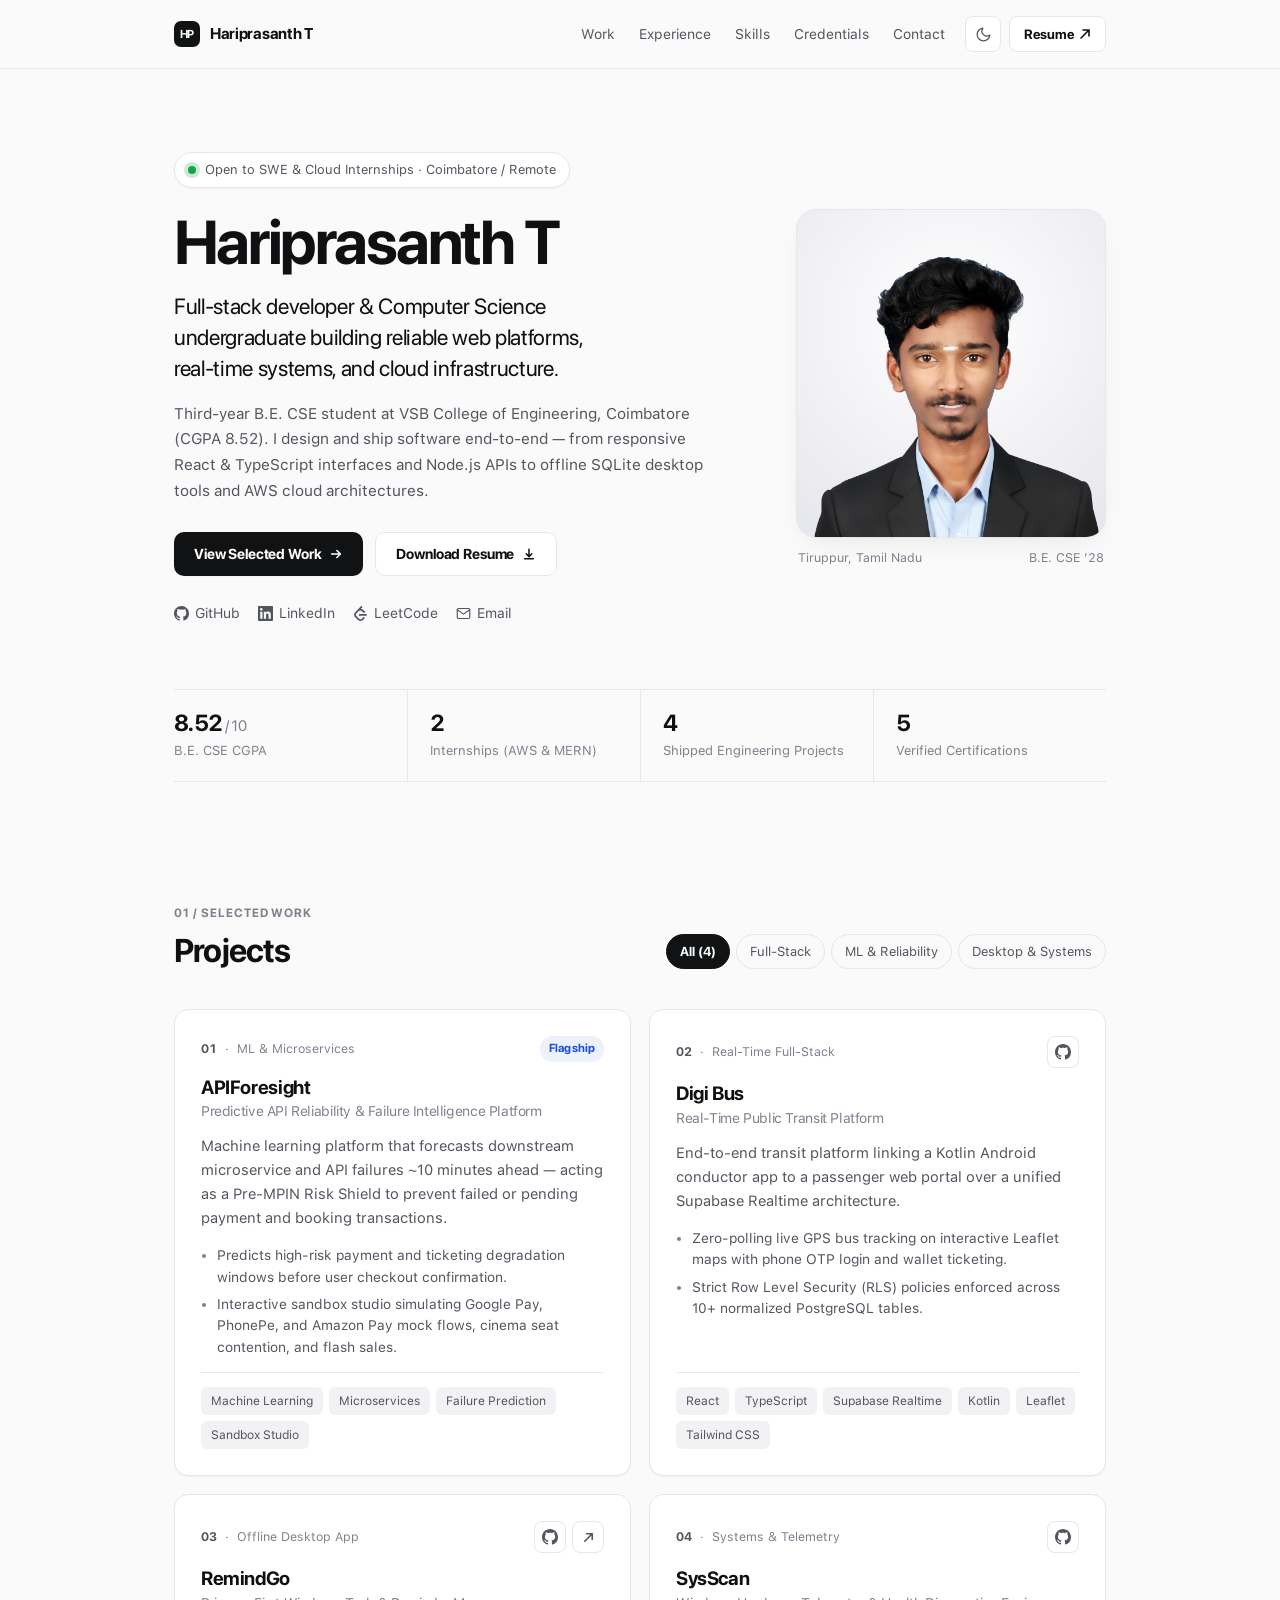
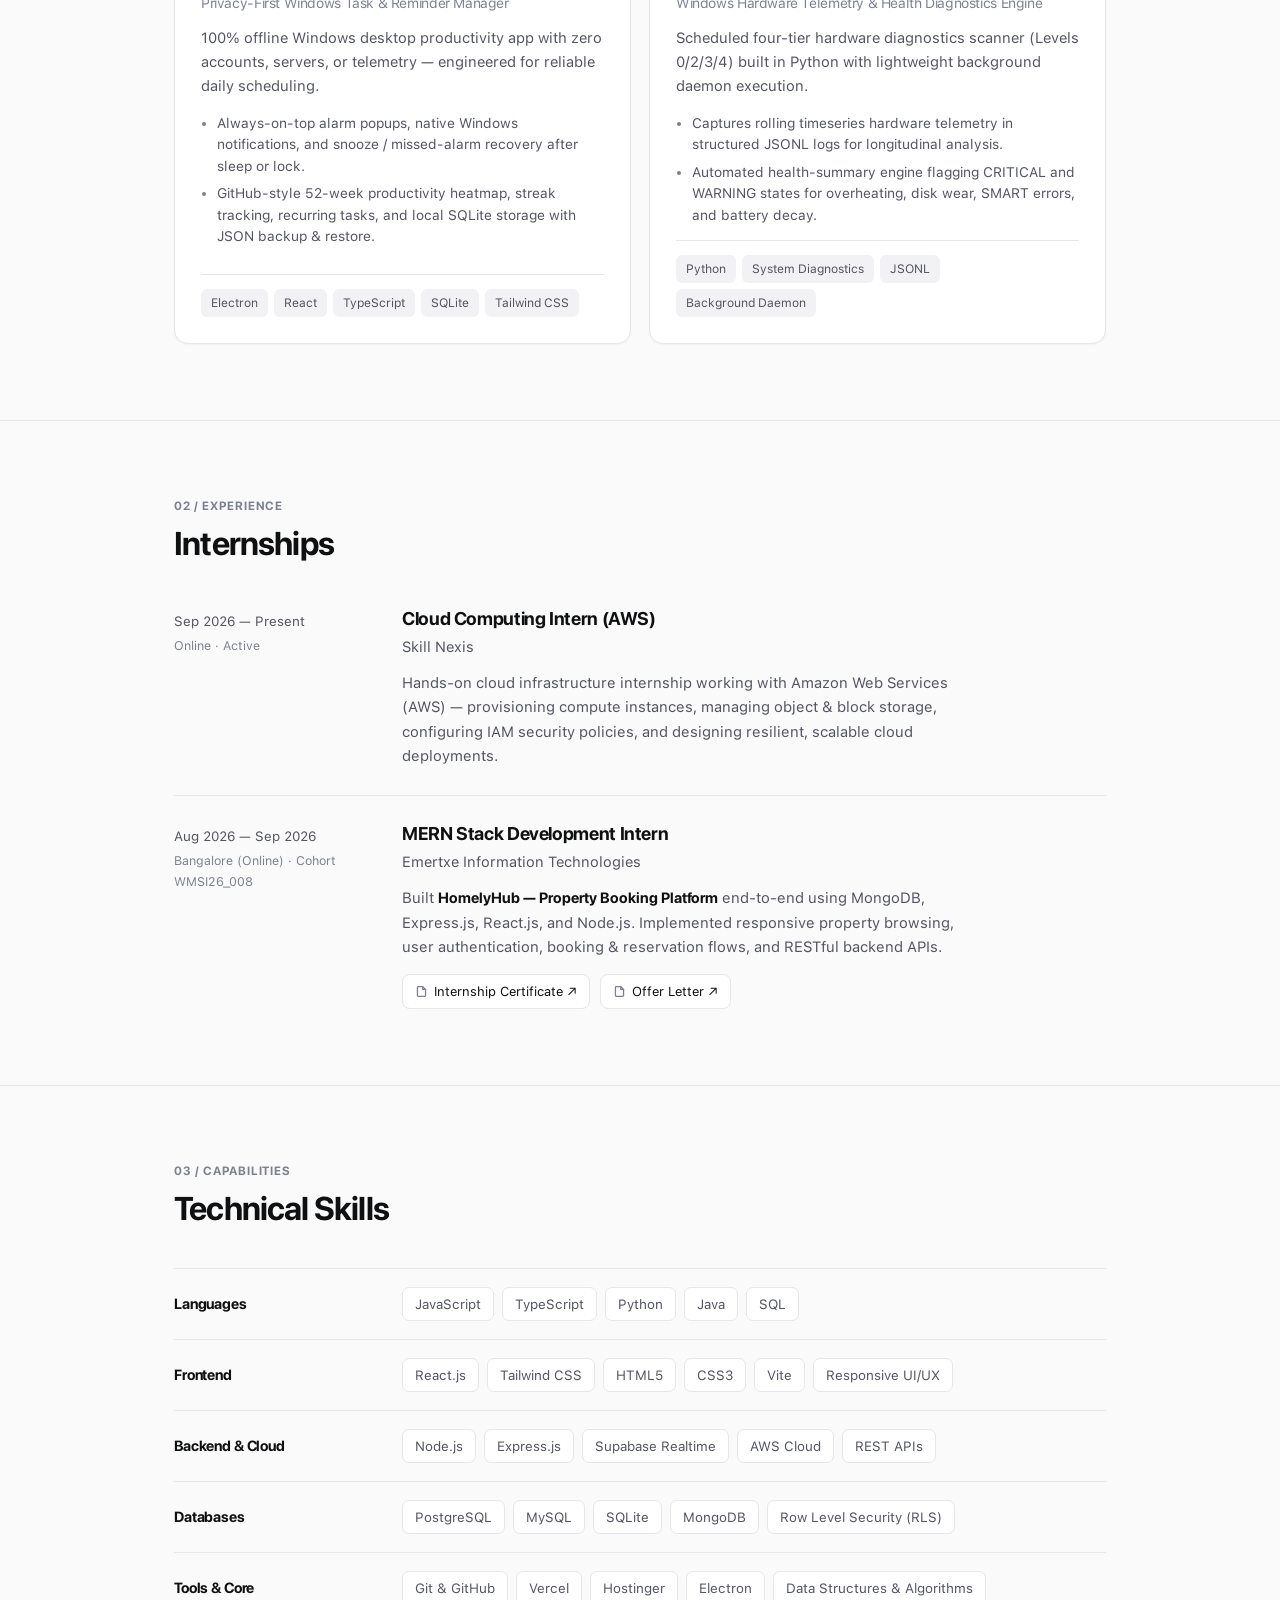
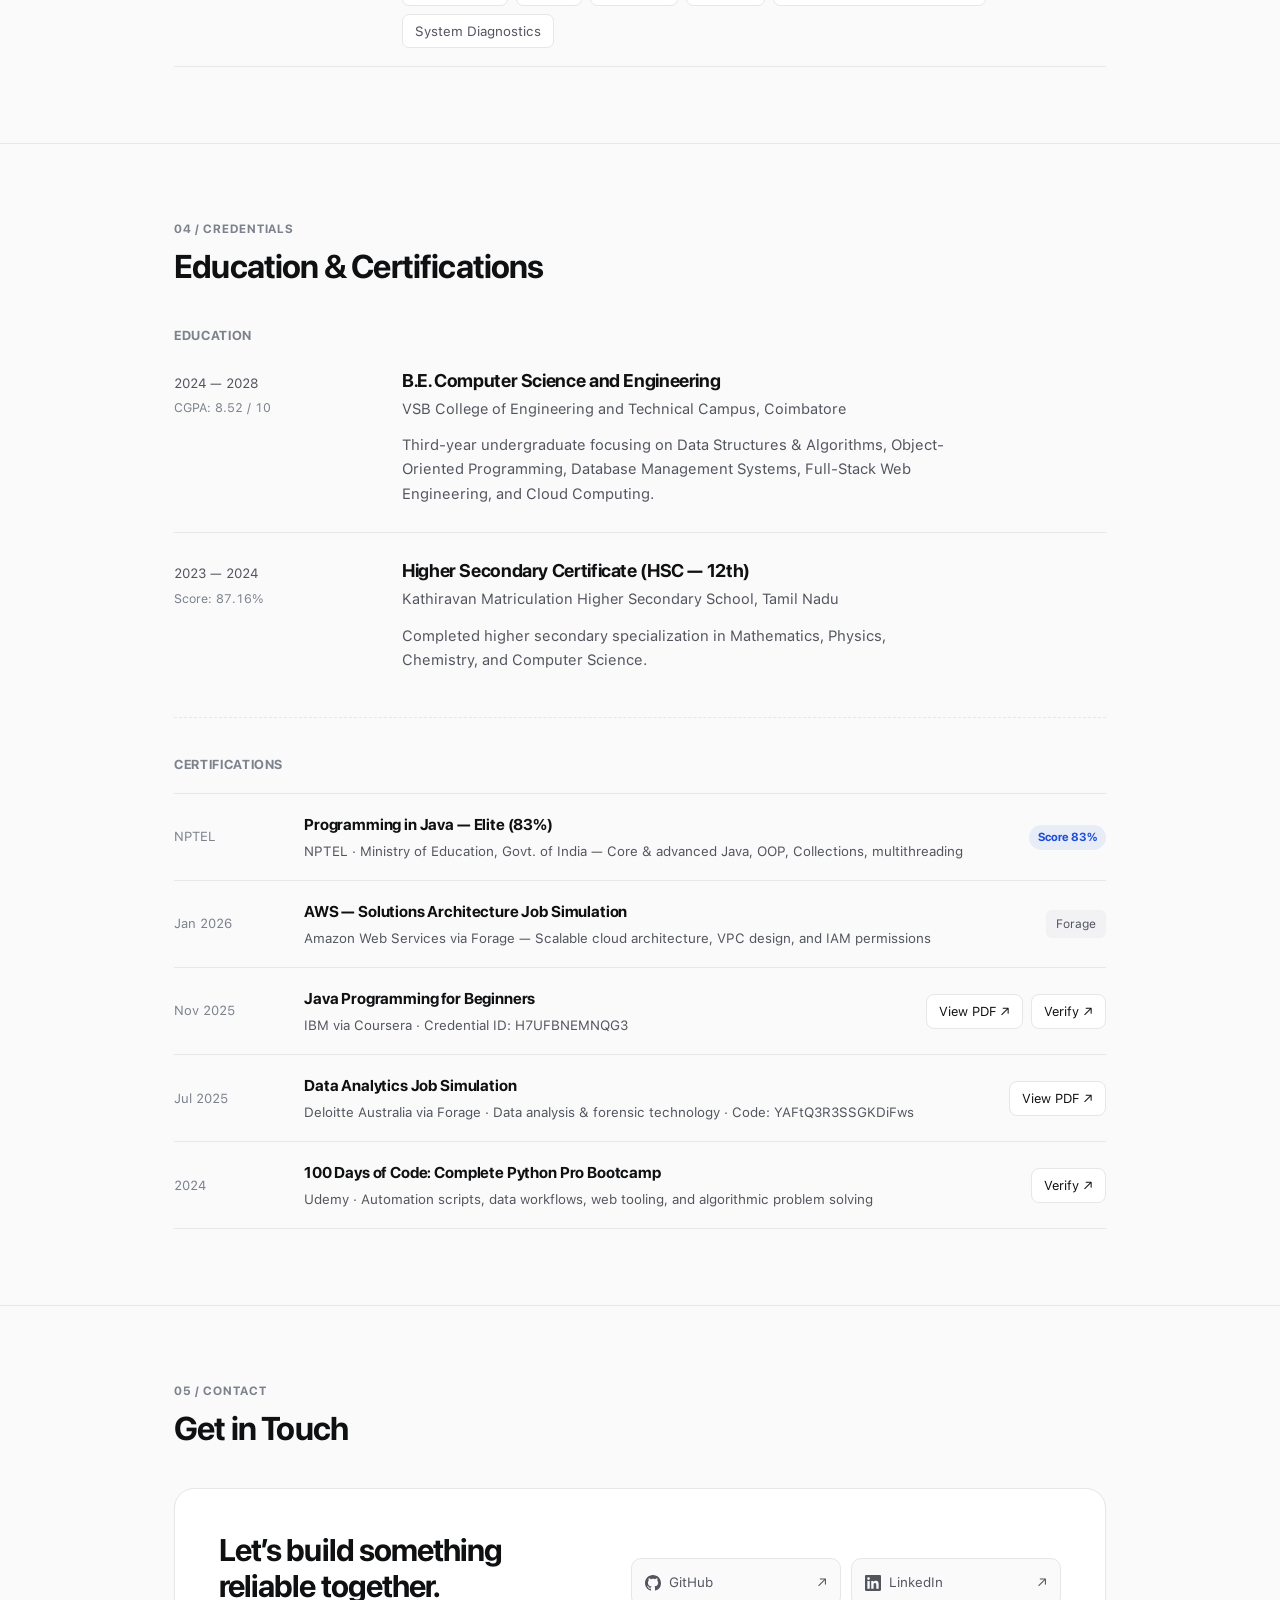
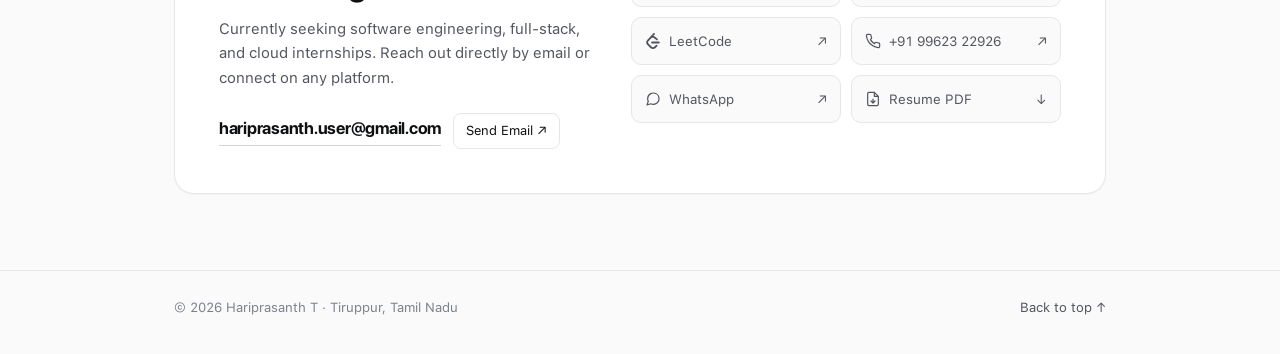
==== index.html @ cc1863b2 "feat: minimalist pure HTML & CSS portfolio with SF Pro typography" ====
<!DOCTYPE html>
<html lang="en">
<head>
  <meta charset="UTF-8" />
  <meta name="viewport" content="width=device-width, initial-scale=1.0" />

  <title>Hariprasanth T — Full-Stack Developer &amp; CS Undergraduate</title>
  <meta name="title" content="Hariprasanth T — Full-Stack Developer &amp; CS Undergraduate" />
  <meta name="description" content="Third-year Computer Science undergraduate building scalable full-stack web applications, real-time distributed platforms, offline-first desktop apps, and AWS cloud systems." />
  <meta name="keywords" content="Hariprasanth T, Full Stack Developer, Software Engineer, React, TypeScript, Node.js, Python, Supabase, AWS, APIForesight, Digi Bus, RemindGo, SysScan, VSB College of Engineering" />
  <meta name="author" content="Hariprasanth T" />
  <meta name="robots" content="index, follow" />

  <!-- Open Graph / Social -->
  <meta property="og:type" content="website" />
  <meta property="og:url" content="https://ihariprasanth.github.io/" />
  <meta property="og:title" content="Hariprasanth T — Full-Stack Developer &amp; CS Undergraduate" />
  <meta property="og:description" content="Building scalable full-stack web applications, real-time systems, offline-first desktop apps, and AWS cloud infrastructure." />
  <meta property="og:image" content="assets/images/profile.jpg" />

  <link rel="icon" type="image/png" href="assets/images/favicon.png" />
  <link rel="stylesheet" href="css/style.css" />
</head>
<body>
  <!-- Pure CSS Light / Dark Theme Checkbox -->
  <input type="checkbox" id="theme-toggle" class="sr-only" aria-label="Toggle dark mode" />

  <a href="#main" class="skip-link">Skip to content</a>

  <!-- STICKY MINIMAL HEADER -->
  <header class="header" id="top">
    <div class="container">
      <nav class="nav" aria-label="Primary navigation">
        <a href="#home" class="nav__brand">
          <span class="nav__mark" aria-hidden="true">HP</span>
          <span>Hariprasanth T</span>
        </a>

        <ul class="nav__list">
          <li><a href="#work" class="nav__link">Work</a></li>
          <li><a href="#experience" class="nav__link">Experience</a></li>
          <li><a href="#skills" class="nav__link">Skills</a></li>
          <li><a href="#credentials" class="nav__link">Credentials</a></li>
          <li><a href="#contact" class="nav__link">Contact</a></li>
        </ul>

        <div class="nav__controls">
          <label for="theme-toggle" class="icon-btn theme-label" title="Toggle Light / Dark mode" aria-label="Toggle Light or Dark mode">
            <!-- Moon icon (Light mode) -->
            <svg class="theme-toggle__moon" width="17" height="17" viewBox="0 0 24 24" fill="none" stroke="currentColor" stroke-width="1.75" stroke-linecap="round" stroke-linejoin="round" aria-hidden="true">
              <path d="M21 12.79A9 9 0 1 1 11.21 3 7 7 0 0 0 21 12.79z" />
            </svg>
            <!-- Sun icon (Dark mode) -->
            <svg class="theme-toggle__sun" width="17" height="17" viewBox="0 0 24 24" fill="none" stroke="currentColor" stroke-width="1.75" stroke-linecap="round" stroke-linejoin="round" aria-hidden="true">
              <circle cx="12" cy="12" r="4" />
              <path d="M12 2v2M12 20v2M4.93 4.93l1.41 1.41M17.66 17.66l1.41 1.41M2 12h2M20 12h2M6.34 17.66l-1.41 1.41M19.07 4.93l-1.41 1.41" />
            </svg>
          </label>

          <a
            href="assets/docs/HARIPRASANTH_RESUME.pdf"
            target="_blank"
            rel="noopener noreferrer"
            class="nav__resume"
          >
            <span>Resume</span>
            <svg width="12" height="12" viewBox="0 0 12 12" fill="none" stroke="currentColor" stroke-width="1.6" stroke-linecap="round" stroke-linejoin="round" aria-hidden="true">
              <path d="M2 10L10 2M10 2H4M10 2v6" />
            </svg>
          </a>
        </div>
      </nav>
    </div>
  </header>

  <main id="main">
    <!-- 00. EDITORIAL HERO -->
    <section id="home" class="hero" aria-labelledby="hero-heading">
      <div class="container">
        <div class="hero__grid">
          <div class="hero__content">
            <div class="status-pill">
              <span class="status-pill__dot" aria-hidden="true"></span>
              <span>Open to SWE &amp; Cloud Internships · Coimbatore / Remote</span>
            </div>

            <h1 id="hero-heading" class="hero__title">Hariprasanth T</h1>

            <p class="hero__lead">
              Full-stack developer &amp; Computer Science undergraduate building reliable web platforms, real-time systems, and cloud infrastructure.
            </p>

            <p class="hero__bio">
              Third-year B.E. CSE student at VSB College of Engineering, Coimbatore (CGPA 8.52).
              I design and ship software end-to-end — from responsive React &amp; TypeScript interfaces and Node.js APIs to offline SQLite desktop tools and AWS cloud architectures.
            </p>

            <div class="hero__actions">
              <a href="#work" class="btn btn--primary">
                View Selected Work
                <svg width="14" height="14" viewBox="0 0 16 16" fill="none" stroke="currentColor" stroke-width="1.8" stroke-linecap="round" stroke-linejoin="round" aria-hidden="true">
                  <path d="M3 8h10M9 4l4 4-4 4" />
                </svg>
              </a>
              <a
                href="assets/docs/HARIPRASANTH_RESUME.pdf"
                download="Hariprasanth_T_Resume.pdf"
                class="btn btn--secondary"
              >
                Download Resume
                <svg width="14" height="14" viewBox="0 0 16 16" fill="none" stroke="currentColor" stroke-width="1.7" stroke-linecap="round" stroke-linejoin="round" aria-hidden="true">
                  <path d="M8 2.5v8M4.75 7.75L8 11l3.25-3.25M3 13.5h10" />
                </svg>
              </a>
            </div>

            <div class="hero__socials" aria-label="Developer profiles">
              <a href="https://github.com/ihariprasanth" target="_blank" rel="noopener noreferrer" class="text-link">
                <svg viewBox="0 0 24 24" fill="currentColor" aria-hidden="true">
                  <path d="M12 0C5.37 0 0 5.37 0 12c0 5.31 3.435 9.795 8.205 11.385.6.105.825-.255.825-.57 0-.285-.015-1.23-.015-2.235-3.015.555-3.795-.735-4.035-1.41-.135-.345-.72-1.41-1.23-1.695-.42-.225-1.02-.78-.015-.795.945-.015 1.62.87 1.845 1.23 1.08 1.815 2.805 1.305 3.495.99.105-.78.42-1.305.765-1.605-2.67-.3-5.46-1.335-5.46-5.925 0-1.305.465-2.385 1.23-3.225-.12-.3-.54-1.53.12-3.18 0 0 1.005-.315 3.3 1.23.96-.27 1.98-.405 3-.405s2.04.135 3 .405c2.295-1.56 3.3-1.23 3.3-1.23.66 1.65.24 2.88.12 3.18.765.84 1.23 1.905 1.23 3.225 0 4.605-2.805 5.625-5.475 5.925.435.375.81 1.095.81 2.22 0 1.605-.015 2.895-.015 3.3 0 .315.225.69.825.57A12.02 12.02 0 0024 12c0-6.63-5.37-12-12-12z" />
                </svg>
                <span>GitHub</span>
              </a>
              <a href="https://linkedin.com/in/ihariprasanth" target="_blank" rel="noopener noreferrer" class="text-link">
                <svg viewBox="0 0 24 24" fill="currentColor" aria-hidden="true">
                  <path d="M20.447 20.452h-3.554v-5.569c0-1.328-.027-3.037-1.852-3.037-1.853 0-2.136 1.445-2.136 2.939v5.667H9.351V9h3.414v1.561h.046c.477-.9 1.637-1.85 3.37-1.85 3.601 0 4.267 2.37 4.267 5.455v6.286zM5.337 7.433a2.062 2.062 0 110-4.125 2.062 2.062 0 010 4.125zm1.782 13.019H3.555V9h3.564v11.452zM22.225 0H1.771C.792 0 0 .774 0 1.729v20.542C0 23.227.792 24 1.771 24h20.451C23.2 24 24 23.227 24 22.271V1.729C24 .774 23.2 0 22.222 0h.003z" />
                </svg>
                <span>LinkedIn</span>
              </a>
              <a href="https://leetcode.com/ihariprasanth" target="_blank" rel="noopener noreferrer" class="text-link">
                <svg viewBox="0 0 24 24" fill="currentColor" aria-hidden="true">
                  <path d="M13.483 0a1.374 1.374 0 0 0-.961.438L7.116 6.226l-3.854 4.126a5.266 5.266 0 0 0-1.209 2.104 5.35 5.35 0 0 0-.125.513 5.527 5.527 0 0 0 .062 2.362 5.83 5.83 0 0 0 .349 1.017 5.938 5.938 0 0 0 1.271 1.818l4.277 4.193.039.038c2.248 2.165 5.852 2.133 8.063-.074l2.396-2.392c.54-.54.54-1.414.003-1.955a1.378 1.378 0 0 0-1.951-.003l-2.396 2.392a3.021 3.021 0 0 1-4.205.038l-.02-.019-4.276-4.193c-.652-.64-.972-1.469-.948-2.263a2.68 2.68 0 0 1 .066-.523 2.545 2.545 0 0 1 .619-1.164L9.13 8.114c1.058-1.134 3.204-1.27 4.43-.278l3.501 2.831c.593.48 1.461.387 1.94-.207a1.384 1.384 0 0 0-.207-1.943l-3.5-2.831c-.8-.647-1.766-1.045-2.774-1.202l2.015-2.158A1.384 1.384 0 0 0 13.483 0zm-2.866 12.815a1.38 1.38 0 0 0-1.38 1.382 1.38 1.38 0 0 0 1.38 1.382H20.79a1.38 1.38 0 0 0 1.38-1.382 1.38 1.38 0 0 0-1.38-1.382z" />
                </svg>
                <span>LeetCode</span>
              </a>
              <a href="mailto:hariprasanth.user@gmail.com" class="text-link">
                <svg viewBox="0 0 24 24" fill="none" stroke="currentColor" stroke-width="1.8" stroke-linecap="round" stroke-linejoin="round" aria-hidden="true">
                  <rect x="2" y="4" width="20" height="16" rx="2" />
                  <path d="M22 6l-10 7L2 6" />
                </svg>
                <span>Email</span>
              </a>
            </div>
          </div>

          <div class="hero__visual">
            <figure class="portrait">
              <div class="portrait__frame">
                <img
                  src="assets/images/profile-transparent.png"
                  alt="Portrait of Hariprasanth T"
                  class="portrait__img"
                  width="310"
                  height="329"
                  fetchpriority="high"
                />
              </div>
              <figcaption class="portrait__caption">
                <span>Tiruppur, Tamil Nadu</span>
                <span class="tabular">B.E. CSE ’28</span>
              </figcaption>
            </figure>
          </div>
        </div>

        <!-- QUICK HIGHLIGHTS STRIP -->
        <div class="metrics" aria-label="Career highlights">
          <div class="metric">
            <span class="metric__value tabular">8.52<span class="metric__denom"> / 10</span></span>
            <span class="metric__label">B.E. CSE CGPA</span>
          </div>
          <div class="metric">
            <span class="metric__value tabular">2</span>
            <span class="metric__label">Internships (AWS &amp; MERN)</span>
          </div>
          <div class="metric">
            <span class="metric__value tabular">4</span>
            <span class="metric__label">Shipped Engineering Projects</span>
          </div>
          <div class="metric">
            <span class="metric__value tabular">5</span>
            <span class="metric__label">Verified Certifications</span>
          </div>
        </div>
      </div>
    </section>

    <!-- 01. SELECTED WORK (PURE CSS CATEGORY FILTER) -->
    <section id="work" class="section section--first" aria-labelledby="work-heading">
      <div class="container">
        <!-- Hidden radio inputs power pure CSS filtering -->
        <input type="radio" name="project-filter" id="filter-all" class="sr-only" checked />
        <input type="radio" name="project-filter" id="filter-fullstack" class="sr-only" />
        <input type="radio" name="project-filter" id="filter-ml" class="sr-only" />
        <input type="radio" name="project-filter" id="filter-systems" class="sr-only" />

        <div class="section__head">
          <div>
            <span class="section__kicker">01 / Selected Work</span>
            <h2 id="work-heading" class="section__title">Projects</h2>
          </div>

          <div class="filter-bar" role="group" aria-label="Filter projects by category">
            <label for="filter-all" class="filter-btn">All (4)</label>
            <label for="filter-fullstack" class="filter-btn">Full-Stack</label>
            <label for="filter-ml" class="filter-btn">ML &amp; Reliability</label>
            <label for="filter-systems" class="filter-btn">Desktop &amp; Systems</label>
          </div>
        </div>

        <div class="projects-grid">
          <!-- Project 01: APIForesight -->
          <article class="project-card" data-categories="ml fullstack">
            <div class="project-card__top">
              <div class="project-card__meta">
                <span class="project-card__index tabular">01</span>
                <span>·</span>
                <span>ML &amp; Microservices</span>
              </div>
              <span class="badge-subtle">Flagship</span>
            </div>

            <h3 class="project-card__title">
              APIForesight
              <span class="project-card__subtitle">Predictive API Reliability &amp; Failure Intelligence Platform</span>
            </h3>

            <p class="project-card__desc">
              Machine learning platform that forecasts downstream microservice and API failures ~10 minutes ahead — acting as a Pre-MPIN Risk Shield to prevent failed or pending payment and booking transactions.
            </p>

            <ul class="project-card__points">
              <li>Predicts high-risk payment and ticketing degradation windows before user checkout confirmation.</li>
              <li>Interactive sandbox studio simulating Google Pay, PhonePe, and Amazon Pay mock flows, cinema seat contention, and flash sales.</li>
            </ul>

            <div class="project-card__tags">
              <span class="tag">Machine Learning</span>
              <span class="tag">Microservices</span>
              <span class="tag">Failure Prediction</span>
              <span class="tag">Sandbox Studio</span>
            </div>
          </article>

          <!-- Project 02: Digi Bus -->
          <article class="project-card" data-categories="fullstack">
            <div class="project-card__top">
              <div class="project-card__meta">
                <span class="project-card__index tabular">02</span>
                <span>·</span>
                <span>Real-Time Full-Stack</span>
              </div>
              <div class="project-card__links">
                <a
                  href="https://github.com/ihariprasanth/digi-bus"
                  target="_blank"
                  rel="noopener noreferrer"
                  class="card-icon-link"
                  aria-label="Digi Bus on GitHub"
                  title="GitHub Repository"
                >
                  <svg width="16" height="16" viewBox="0 0 24 24" fill="currentColor" aria-hidden="true">
                    <path d="M12 0C5.37 0 0 5.37 0 12c0 5.31 3.435 9.795 8.205 11.385.6.105.825-.255.825-.57 0-.285-.015-1.23-.015-2.235-3.015.555-3.795-.735-4.035-1.41-.135-.345-.72-1.41-1.23-1.695-.42-.225-1.02-.78-.015-.795.945-.015 1.62.87 1.845 1.23 1.08 1.815 2.805 1.305 3.495.99.105-.78.42-1.305.765-1.605-2.67-.3-5.46-1.335-5.46-5.925 0-1.305.465-2.385 1.23-3.225-.12-.3-.54-1.53.12-3.18 0 0 1.005-.315 3.3 1.23.96-.27 1.98-.405 3-.405s2.04.135 3 .405c2.295-1.56 3.3-1.23 3.3-1.23.66 1.65.24 2.88.12 3.18.765.84 1.23 1.905 1.23 3.225 0 4.605-2.805 5.625-5.475 5.925.435.375.81 1.095.81 2.22 0 1.605-.015 2.895-.015 3.3 0 .315.225.69.825.57A12.02 12.02 0 0024 12c0-6.63-5.37-12-12-12z" />
                  </svg>
                </a>
              </div>
            </div>

            <h3 class="project-card__title">
              Digi Bus
              <span class="project-card__subtitle">Real-Time Public Transit Platform</span>
            </h3>

            <p class="project-card__desc">
              End-to-end transit platform linking a Kotlin Android conductor app to a passenger web portal over a unified Supabase Realtime architecture.
            </p>

            <ul class="project-card__points">
              <li>Zero-polling live GPS bus tracking on interactive Leaflet maps with phone OTP login and wallet ticketing.</li>
              <li>Strict Row Level Security (RLS) policies enforced across 10+ normalized PostgreSQL tables.</li>
            </ul>

            <div class="project-card__tags">
              <span class="tag">React</span>
              <span class="tag">TypeScript</span>
              <span class="tag">Supabase Realtime</span>
              <span class="tag">Kotlin</span>
              <span class="tag">Leaflet</span>
              <span class="tag">Tailwind CSS</span>
            </div>
          </article>

          <!-- Project 03: RemindGo -->
          <article class="project-card" data-categories="systems fullstack">
            <div class="project-card__top">
              <div class="project-card__meta">
                <span class="project-card__index tabular">03</span>
                <span>·</span>
                <span>Offline Desktop App</span>
              </div>
              <div class="project-card__links">
                <a
                  href="https://github.com/ihariprasanth/remindgo"
                  target="_blank"
                  rel="noopener noreferrer"
                  class="card-icon-link"
                  aria-label="RemindGo on GitHub"
                  title="GitHub Repository"
                >
                  <svg width="16" height="16" viewBox="0 0 24 24" fill="currentColor" aria-hidden="true">
                    <path d="M12 0C5.37 0 0 5.37 0 12c0 5.31 3.435 9.795 8.205 11.385.6.105.825-.255.825-.57 0-.285-.015-1.23-.015-2.235-3.015.555-3.795-.735-4.035-1.41-.135-.345-.72-1.41-1.23-1.695-.42-.225-1.02-.78-.015-.795.945-.015 1.62.87 1.845 1.23 1.08 1.815 2.805 1.305 3.495.99.105-.78.42-1.305.765-1.605-2.67-.3-5.46-1.335-5.46-5.925 0-1.305.465-2.385 1.23-3.225-.12-.3-.54-1.53.12-3.18 0 0 1.005-.315 3.3 1.23.96-.27 1.98-.405 3-.405s2.04.135 3 .405c2.295-1.56 3.3-1.23 3.3-1.23.66 1.65.24 2.88.12 3.18.765.84 1.23 1.905 1.23 3.225 0 4.605-2.805 5.625-5.475 5.925.435.375.81 1.095.81 2.22 0 1.605-.015 2.895-.015 3.3 0 .315.225.69.825.57A12.02 12.02 0 0024 12c0-6.63-5.37-12-12-12z" />
                  </svg>
                </a>
                <a
                  href="https://ihariprasanth.github.io/remindgo/"
                  target="_blank"
                  rel="noopener noreferrer"
                  class="card-icon-link"
                  aria-label="RemindGo Live Website"
                  title="Live Preview"
                >
                  <svg width="15" height="15" viewBox="0 0 16 16" fill="none" stroke="currentColor" stroke-width="1.7" stroke-linecap="round" stroke-linejoin="round" aria-hidden="true">
                    <path d="M4 12L12 4M12 4H6M12 4v6" />
                  </svg>
                </a>
              </div>
            </div>

            <h3 class="project-card__title">
              RemindGo
              <span class="project-card__subtitle">Privacy-First Windows Task &amp; Reminder Manager</span>
            </h3>

            <p class="project-card__desc">
              100% offline Windows desktop productivity app with zero accounts, servers, or telemetry — engineered for reliable daily scheduling.
            </p>

            <ul class="project-card__points">
              <li>Always-on-top alarm popups, native Windows notifications, and snooze / missed-alarm recovery after sleep or lock.</li>
              <li>GitHub-style 52-week productivity heatmap, streak tracking, recurring tasks, and local SQLite storage with JSON backup &amp; restore.</li>
            </ul>

            <div class="project-card__tags">
              <span class="tag">Electron</span>
              <span class="tag">React</span>
              <span class="tag">TypeScript</span>
              <span class="tag">SQLite</span>
              <span class="tag">Tailwind CSS</span>
            </div>
          </article>

          <!-- Project 04: SysScan -->
          <article class="project-card" data-categories="systems">
            <div class="project-card__top">
              <div class="project-card__meta">
                <span class="project-card__index tabular">04</span>
                <span>·</span>
                <span>Systems &amp; Telemetry</span>
              </div>
              <div class="project-card__links">
                <a
                  href="https://github.com/ihariprasanth/sysscan"
                  target="_blank"
                  rel="noopener noreferrer"
                  class="card-icon-link"
                  aria-label="SysScan on GitHub"
                  title="GitHub Repository"
                >
                  <svg width="16" height="16" viewBox="0 0 24 24" fill="currentColor" aria-hidden="true">
                    <path d="M12 0C5.37 0 0 5.37 0 12c0 5.31 3.435 9.795 8.205 11.385.6.105.825-.255.825-.57 0-.285-.015-1.23-.015-2.235-3.015.555-3.795-.735-4.035-1.41-.135-.345-.72-1.41-1.23-1.695-.42-.225-1.02-.78-.015-.795.945-.015 1.62.87 1.845 1.23 1.08 1.815 2.805 1.305 3.495.99.105-.78.42-1.305.765-1.605-2.67-.3-5.46-1.335-5.46-5.925 0-1.305.465-2.385 1.23-3.225-.12-.3-.54-1.53.12-3.18 0 0 1.005-.315 3.3 1.23.96-.27 1.98-.405 3-.405s2.04.135 3 .405c2.295-1.56 3.3-1.23 3.3-1.23.66 1.65.24 2.88.12 3.18.765.84 1.23 1.905 1.23 3.225 0 4.605-2.805 5.625-5.475 5.925.435.375.81 1.095.81 2.22 0 1.605-.015 2.895-.015 3.3 0 .315.225.69.825.57A12.02 12.02 0 0024 12c0-6.63-5.37-12-12-12z" />
                  </svg>
                </a>
              </div>
            </div>

            <h3 class="project-card__title">
              SysScan
              <span class="project-card__subtitle">Windows Hardware Telemetry &amp; Health Diagnostics Engine</span>
            </h3>

            <p class="project-card__desc">
              Scheduled four-tier hardware diagnostics scanner (Levels 0/2/3/4) built in Python with lightweight background daemon execution.
            </p>

            <ul class="project-card__points">
              <li>Captures rolling timeseries hardware telemetry in structured JSONL logs for longitudinal analysis.</li>
              <li>Automated health-summary engine flagging CRITICAL and WARNING states for overheating, disk wear, SMART errors, and battery decay.</li>
            </ul>

            <div class="project-card__tags">
              <span class="tag">Python</span>
              <span class="tag">System Diagnostics</span>
              <span class="tag">JSONL</span>
              <span class="tag">Background Daemon</span>
            </div>
          </article>
        </div>
      </div>
    </section>

    <!-- 02. EXPERIENCE -->
    <section id="experience" class="section" aria-labelledby="experience-heading">
      <div class="container">
        <div class="section__head">
          <div>
            <span class="section__kicker">02 / Experience</span>
            <h2 id="experience-heading" class="section__title">Internships</h2>
          </div>
        </div>

        <div class="editorial-list">
          <article class="editorial-row">
            <div class="editorial-row__side">
              <span class="editorial-row__date tabular">Sep 2026 — Present</span>
              <span class="editorial-row__meta">Online · Active</span>
            </div>
            <div>
              <h3 class="editorial-row__role">Cloud Computing Intern (AWS)</h3>
              <p class="editorial-row__org">Skill Nexis</p>
              <p class="editorial-row__body">
                Hands-on cloud infrastructure internship working with Amazon Web Services (AWS) — provisioning compute instances, managing object &amp; block storage, configuring IAM security policies, and designing resilient, scalable cloud deployments.
              </p>
            </div>
          </article>

          <article class="editorial-row">
            <div class="editorial-row__side">
              <span class="editorial-row__date tabular">Aug 2026 — Sep 2026</span>
              <span class="editorial-row__meta">Bangalore (Online) · Cohort WMSI26_008</span>
            </div>
            <div>
              <h3 class="editorial-row__role">MERN Stack Development Intern</h3>
              <p class="editorial-row__org">Emertxe Information Technologies</p>
              <p class="editorial-row__body">
                Built <strong>HomelyHub — Property Booking Platform</strong> end-to-end using MongoDB, Express.js, React.js, and Node.js. Implemented responsive property browsing, user authentication, booking &amp; reservation flows, and RESTful backend APIs.
              </p>
              <div class="doc-actions">
                <a
                  href="assets/docs/Emertxe-MERN-Internship-Certificate.pdf"
                  target="_blank"
                  rel="noopener noreferrer"
                  class="doc-chip"
                >
                  <svg viewBox="0 0 16 16" fill="none" stroke="currentColor" stroke-width="1.6" stroke-linecap="round" stroke-linejoin="round" aria-hidden="true">
                    <path d="M9.5 2H4a1 1 0 00-1 1v10a1 1 0 001 1h8a1 1 0 001-1V5.5L9.5 2z" />
                    <path d="M9.5 2v3.5H13" />
                  </svg>
                  <span>Internship Certificate ↗</span>
                </a>

                <a
                  href="assets/docs/Emertxe-MERN-Internship-Offer-Letter.pdf"
                  target="_blank"
                  rel="noopener noreferrer"
                  class="doc-chip"
                >
                  <svg viewBox="0 0 16 16" fill="none" stroke="currentColor" stroke-width="1.6" stroke-linecap="round" stroke-linejoin="round" aria-hidden="true">
                    <path d="M9.5 2H4a1 1 0 00-1 1v10a1 1 0 001 1h8a1 1 0 001-1V5.5L9.5 2z" />
                    <path d="M9.5 2v3.5H13" />
                  </svg>
                  <span>Offer Letter ↗</span>
                </a>
              </div>
            </div>
          </article>
        </div>
      </div>
    </section>

    <!-- 03. TECHNICAL SKILLS -->
    <section id="skills" class="section" aria-labelledby="skills-heading">
      <div class="container">
        <div class="section__head">
          <div>
            <span class="section__kicker">03 / Capabilities</span>
            <h2 id="skills-heading" class="section__title">Technical Skills</h2>
          </div>
        </div>

        <div class="skills-matrix">
          <div class="skill-row">
            <h3 class="skill-row__label">Languages</h3>
            <div class="skill-row__items">
              <span class="skill-pill">JavaScript</span>
              <span class="skill-pill">TypeScript</span>
              <span class="skill-pill">Python</span>
              <span class="skill-pill">Java</span>
              <span class="skill-pill">SQL</span>
            </div>
          </div>

          <div class="skill-row">
            <h3 class="skill-row__label">Frontend</h3>
            <div class="skill-row__items">
              <span class="skill-pill">React.js</span>
              <span class="skill-pill">Tailwind CSS</span>
              <span class="skill-pill">HTML5</span>
              <span class="skill-pill">CSS3</span>
              <span class="skill-pill">Vite</span>
              <span class="skill-pill">Responsive UI/UX</span>
            </div>
          </div>

          <div class="skill-row">
            <h3 class="skill-row__label">Backend &amp; Cloud</h3>
            <div class="skill-row__items">
              <span class="skill-pill">Node.js</span>
              <span class="skill-pill">Express.js</span>
              <span class="skill-pill">Supabase Realtime</span>
              <span class="skill-pill">AWS Cloud</span>
              <span class="skill-pill">REST APIs</span>
            </div>
          </div>

          <div class="skill-row">
            <h3 class="skill-row__label">Databases</h3>
            <div class="skill-row__items">
              <span class="skill-pill">PostgreSQL</span>
              <span class="skill-pill">MySQL</span>
              <span class="skill-pill">SQLite</span>
              <span class="skill-pill">MongoDB</span>
              <span class="skill-pill">Row Level Security (RLS)</span>
            </div>
          </div>

          <div class="skill-row">
            <h3 class="skill-row__label">Tools &amp; Core</h3>
            <div class="skill-row__items">
              <span class="skill-pill">Git &amp; GitHub</span>
              <span class="skill-pill">Vercel</span>
              <span class="skill-pill">Hostinger</span>
              <span class="skill-pill">Electron</span>
              <span class="skill-pill">Data Structures &amp; Algorithms</span>
              <span class="skill-pill">System Diagnostics</span>
            </div>
          </div>
        </div>
      </div>
    </section>

    <!-- 04. EDUCATION & CERTIFICATIONS -->
    <section id="credentials" class="section" aria-labelledby="credentials-heading">
      <div class="container">
        <div class="section__head">
          <div>
            <span class="section__kicker">04 / Credentials</span>
            <h2 id="credentials-heading" class="section__title">Education &amp; Certifications</h2>
          </div>
        </div>

        <!-- Education -->
        <div class="subblock">
          <h3 class="subblock__label">Education</h3>
          <div class="editorial-list">
            <article class="editorial-row">
              <div class="editorial-row__side">
                <span class="editorial-row__date tabular">2024 — 2028</span>
                <span class="editorial-row__meta tabular">CGPA: 8.52 / 10</span>
              </div>
              <div>
                <h4 class="editorial-row__role">B.E. Computer Science and Engineering</h4>
                <p class="editorial-row__org">VSB College of Engineering and Technical Campus, Coimbatore</p>
                <p class="editorial-row__body">
                  Third-year undergraduate focusing on Data Structures &amp; Algorithms, Object-Oriented Programming, Database Management Systems, Full-Stack Web Engineering, and Cloud Computing.
                </p>
              </div>
            </article>

            <article class="editorial-row">
              <div class="editorial-row__side">
                <span class="editorial-row__date tabular">2023 — 2024</span>
                <span class="editorial-row__meta tabular">Score: 87.16%</span>
              </div>
              <div>
                <h4 class="editorial-row__role">Higher Secondary Certificate (HSC — 12th)</h4>
                <p class="editorial-row__org">Kathiravan Matriculation Higher Secondary School, Tamil Nadu</p>
                <p class="editorial-row__body">
                  Completed higher secondary specialization in Mathematics, Physics, Chemistry, and Computer Science.
                </p>
              </div>
            </article>
          </div>
        </div>

        <!-- Certifications -->
        <div class="subblock" id="certifications">
          <h3 class="subblock__label">Certifications</h3>
          <div class="cert-list">
            <article class="cert-row">
              <span class="cert-row__date tabular">NPTEL</span>
              <div>
                <h4 class="cert-row__title">Programming in Java — Elite (83%)</h4>
                <p class="cert-row__issuer">NPTEL · Ministry of Education, Govt. of India — Core &amp; advanced Java, OOP, Collections, multithreading</p>
              </div>
              <div class="cert-row__actions">
                <span class="badge-subtle tabular">Score 83%</span>
              </div>
            </article>

            <article class="cert-row">
              <span class="cert-row__date tabular">Jan 2026</span>
              <div>
                <h4 class="cert-row__title">AWS — Solutions Architecture Job Simulation</h4>
                <p class="cert-row__issuer">Amazon Web Services via Forage — Scalable cloud architecture, VPC design, and IAM permissions</p>
              </div>
              <div class="cert-row__actions">
                <span class="tag">Forage</span>
              </div>
            </article>

            <article class="cert-row">
              <span class="cert-row__date tabular">Nov 2025</span>
              <div>
                <h4 class="cert-row__title">Java Programming for Beginners</h4>
                <p class="cert-row__issuer">IBM via Coursera · Credential ID: <span class="tabular">H7UFBNEMNQG3</span></p>
              </div>
              <div class="cert-row__actions">
                <a
                  href="assets/docs/Coursera-Java-Programming-for-Beginners.pdf"
                  target="_blank"
                  rel="noopener noreferrer"
                  class="doc-chip"
                >
                  <span>View PDF ↗</span>
                </a>
                <a
                  href="https://coursera.org/verify/H7UFBNEMNQG3"
                  target="_blank"
                  rel="noopener noreferrer"
                  class="doc-chip"
                >
                  <span>Verify ↗</span>
                </a>
              </div>
            </article>

            <article class="cert-row">
              <span class="cert-row__date tabular">Jul 2025</span>
              <div>
                <h4 class="cert-row__title">Data Analytics Job Simulation</h4>
                <p class="cert-row__issuer">Deloitte Australia via Forage · Data analysis &amp; forensic technology · Code: <span class="tabular">YAFtQ3R3SSGKDiFws</span></p>
              </div>
              <div class="cert-row__actions">
                <a
                  href="assets/docs/Deloitte-Job-Simulation.pdf"
                  target="_blank"
                  rel="noopener noreferrer"
                  class="doc-chip"
                >
                  <span>View PDF ↗</span>
                </a>
              </div>
            </article>

            <article class="cert-row">
              <span class="cert-row__date tabular">2024</span>
              <div>
                <h4 class="cert-row__title">100 Days of Code: Complete Python Pro Bootcamp</h4>
                <p class="cert-row__issuer">Udemy · Automation scripts, data workflows, web tooling, and algorithmic problem solving</p>
              </div>
              <div class="cert-row__actions">
                <a
                  href="https://www.udemy.com/certificate/UC-53a7649a-2c4f-40b5-95f0-a1b84026968b/"
                  target="_blank"
                  rel="noopener noreferrer"
                  class="doc-chip"
                >
                  <span>Verify ↗</span>
                </a>
              </div>
            </article>
          </div>
        </div>
      </div>
    </section>

    <!-- 05. CONTACT -->
    <section id="contact" class="section" aria-labelledby="contact-heading">
      <div class="container">
        <div class="section__head">
          <div>
            <span class="section__kicker">05 / Contact</span>
            <h2 id="contact-heading" class="section__title">Get in Touch</h2>
          </div>
        </div>

        <div class="contact-box">
          <div>
            <h3 class="contact-box__heading">Let’s build something reliable together.</h3>
            <p class="contact-box__text">
              Currently seeking software engineering, full-stack, and cloud internships. Reach out directly by email or connect on any platform.
            </p>
            <div class="email-row">
              <a href="mailto:hariprasanth.user@gmail.com" class="email-link">
                hariprasanth.user@gmail.com
              </a>
              <a href="mailto:hariprasanth.user@gmail.com" class="doc-chip">
                <span>Send Email ↗</span>
              </a>
            </div>
          </div>

          <div class="contact-channels" aria-label="Direct contact channels">
            <a href="https://github.com/ihariprasanth" target="_blank" rel="noopener noreferrer" class="channel-card">
              <span class="channel-card__left">
                <svg viewBox="0 0 24 24" fill="currentColor" aria-hidden="true">
                  <path d="M12 0C5.37 0 0 5.37 0 12c0 5.31 3.435 9.795 8.205 11.385.6.105.825-.255.825-.57 0-.285-.015-1.23-.015-2.235-3.015.555-3.795-.735-4.035-1.41-.135-.345-.72-1.41-1.23-1.695-.42-.225-1.02-.78-.015-.795.945-.015 1.62.87 1.845 1.23 1.08 1.815 2.805 1.305 3.495.99.105-.78.42-1.305.765-1.605-2.67-.3-5.46-1.335-5.46-5.925 0-1.305.465-2.385 1.23-3.225-.12-.3-.54-1.53.12-3.18 0 0 1.005-.315 3.3 1.23.96-.27 1.98-.405 3-.405s2.04.135 3 .405c2.295-1.56 3.3-1.23 3.3-1.23.66 1.65.24 2.88.12 3.18.765.84 1.23 1.905 1.23 3.225 0 4.605-2.805 5.625-5.475 5.925.435.375.81 1.095.81 2.22 0 1.605-.015 2.895-.015 3.3 0 .315.225.69.825.57A12.02 12.02 0 0024 12c0-6.63-5.37-12-12-12z" />
                </svg>
                <span>GitHub</span>
              </span>
              <span aria-hidden="true">↗</span>
            </a>

            <a href="https://linkedin.com/in/ihariprasanth" target="_blank" rel="noopener noreferrer" class="channel-card">
              <span class="channel-card__left">
                <svg viewBox="0 0 24 24" fill="currentColor" aria-hidden="true">
                  <path d="M20.447 20.452h-3.554v-5.569c0-1.328-.027-3.037-1.852-3.037-1.853 0-2.136 1.445-2.136 2.939v5.667H9.351V9h3.414v1.561h.046c.477-.9 1.637-1.85 3.37-1.85 3.601 0 4.267 2.37 4.267 5.455v6.286zM5.337 7.433a2.062 2.062 0 110-4.125 2.062 2.062 0 010 4.125zm1.782 13.019H3.555V9h3.564v11.452zM22.225 0H1.771C.792 0 0 .774 0 1.729v20.542C0 23.227.792 24 1.771 24h20.451C23.2 24 24 23.227 24 22.271V1.729C24 .774 23.2 0 22.222 0h.003z" />
                </svg>
                <span>LinkedIn</span>
              </span>
              <span aria-hidden="true">↗</span>
            </a>

            <a href="https://leetcode.com/ihariprasanth" target="_blank" rel="noopener noreferrer" class="channel-card">
              <span class="channel-card__left">
                <svg viewBox="0 0 24 24" fill="currentColor" aria-hidden="true">
                  <path d="M13.483 0a1.374 1.374 0 0 0-.961.438L7.116 6.226l-3.854 4.126a5.266 5.266 0 0 0-1.209 2.104 5.35 5.35 0 0 0-.125.513 5.527 5.527 0 0 0 .062 2.362 5.83 5.83 0 0 0 .349 1.017 5.938 5.938 0 0 0 1.271 1.818l4.277 4.193.039.038c2.248 2.165 5.852 2.133 8.063-.074l2.396-2.392c.54-.54.54-1.414.003-1.955a1.378 1.378 0 0 0-1.951-.003l-2.396 2.392a3.021 3.021 0 0 1-4.205.038l-.02-.019-4.276-4.193c-.652-.64-.972-1.469-.948-2.263a2.68 2.68 0 0 1 .066-.523 2.545 2.545 0 0 1 .619-1.164L9.13 8.114c1.058-1.134 3.204-1.27 4.43-.278l3.501 2.831c.593.48 1.461.387 1.94-.207a1.384 1.384 0 0 0-.207-1.943l-3.5-2.831c-.8-.647-1.766-1.045-2.774-1.202l2.015-2.158A1.384 1.384 0 0 0 13.483 0zm-2.866 12.815a1.38 1.38 0 0 0-1.38 1.382 1.38 1.38 0 0 0 1.38 1.382H20.79a1.38 1.38 0 0 0 1.38-1.382 1.38 1.38 0 0 0-1.38-1.382z" />
                </svg>
                <span>LeetCode</span>
              </span>
              <span aria-hidden="true">↗</span>
            </a>

            <a href="tel:+919962322926" class="channel-card">
              <span class="channel-card__left">
                <svg viewBox="0 0 24 24" fill="none" stroke="currentColor" stroke-width="1.8" stroke-linecap="round" stroke-linejoin="round" aria-hidden="true">
                  <path d="M22 16.92v3a2 2 0 01-2.18 2 19.79 19.79 0 01-8.63-3.07 19.5 19.5 0 01-6-6 19.79 19.79 0 01-3.07-8.67A2 2 0 014.11 2h3a2 2 0 012 1.72c.127.96.361 1.903.7 2.81a2 2 0 01-.45 2.11L8.09 9.91a16 16 0 006 6l1.27-1.27a2 2 0 012.11-.45c.907.339 1.85.573 2.81.7A2 2 0 0122 16.92z" />
                </svg>
                <span class="tabular">+91 99623 22926</span>
              </span>
              <span aria-hidden="true">↗</span>
            </a>

            <a href="https://wa.me/919962322926" target="_blank" rel="noopener noreferrer" class="channel-card">
              <span class="channel-card__left">
                <svg viewBox="0 0 24 24" fill="none" stroke="currentColor" stroke-width="1.8" stroke-linecap="round" stroke-linejoin="round" aria-hidden="true">
                  <path d="M21 11.5a8.38 8.38 0 01-.9 3.8 8.5 8.5 0 01-7.6 4.7 8.38 8.38 0 01-3.8-.9L3 21l1.9-5.7a8.38 8.38 0 01-.9-3.8 8.5 8.5 0 014.7-7.6 8.38 8.38 0 013.8-.9h.5a8.48 8.48 0 018 8v.5z" />
                </svg>
                <span>WhatsApp</span>
              </span>
              <span aria-hidden="true">↗</span>
            </a>

            <a
              href="assets/docs/HARIPRASANTH_RESUME.pdf"
              download="Hariprasanth_T_Resume.pdf"
              class="channel-card"
            >
              <span class="channel-card__left">
                <svg viewBox="0 0 24 24" fill="none" stroke="currentColor" stroke-width="1.8" stroke-linecap="round" stroke-linejoin="round" aria-hidden="true">
                  <path d="M14 2H6a2 2 0 00-2 2v16a2 2 0 002 2h12a2 2 0 002-2V8z" />
                  <path d="M14 2v6h6M12 18v-6M9 15l3 3 3-3" />
                </svg>
                <span>Resume PDF</span>
              </span>
              <span aria-hidden="true">↓</span>
            </a>
          </div>
        </div>
      </div>
    </section>
  </main>

  <footer class="footer">
    <div class="container">
      <div class="footer__inner">
        <span>© <span class="tabular">2026</span> Hariprasanth T · Tiruppur, Tamil Nadu</span>
        <a href="#home" class="footer__top">Back to top ↑</a>
      </div>
    </div>
  </footer>
</body>
</html>
---- css/style.css ----
/* ==========================================================================
   Hariprasanth T — Minimalist Developer Portfolio (100% Pure HTML & CSS)
   Aesthetic: Swiss Editorial Minimalism · Pure Sans-Serif (SF Pro)
   Zero JavaScript · Native CSS Theme Toggle & Project Filter via :has()
   ========================================================================== */

/* --------------------------------------------------------------------------
   1. Local SF Pro Typography
   -------------------------------------------------------------------------- */
@font-face {
  font-family: "SF Pro Display";
  src: url("../assets/fonts/SF-Pro-Display-Regular.otf") format("opentype");
  font-weight: 400 500;
  font-style: normal;
  font-display: swap;
}

@font-face {
  font-family: "SF Pro Display";
  src: url("../assets/fonts/SF-Pro-Display-Bold.otf") format("opentype");
  font-weight: 600 800;
  font-style: normal;
  font-display: swap;
}

@font-face {
  font-family: "SF Pro Text";
  src: url("../assets/fonts/SF-Pro-Text-Regular.otf") format("opentype");
  font-weight: 400 500;
  font-style: normal;
  font-display: swap;
}

@font-face {
  font-family: "SF Pro Text";
  src: url("../assets/fonts/SF-Pro-Display-Bold.otf") format("opentype");
  font-weight: 600 700;
  font-style: normal;
  font-display: swap;
}

/* --------------------------------------------------------------------------
   2. Design Tokens — Studio Light (Default) & Pure CSS Matte Dark Toggle
   -------------------------------------------------------------------------- */
:root {
  --bg: #fafafa;
  --bg-header: rgba(250, 250, 250, 0.86);
  --surface: #ffffff;
  --surface-subtle: #f2f2f5;
  --surface-hover: #f5f5f7;
  --portrait-bg: radial-gradient(circle at 50% 34%, #ffffff 0%, #ededf1 72%, #e5e6ec 100%);

  --text-primary: #0f1012;
  --text-secondary: #52555e;
  --text-muted: #7c818c;

  --border: #e6e6eb;
  --border-strong: #d1d3dc;

  --accent: #1d4ed8;
  --accent-soft: rgba(29, 78, 216, 0.08);
  --btn-primary-bg: #111214;
  --btn-primary-text: #ffffff;
  --btn-primary-hover: #27292e;

  --status: #16a34a;
  --status-ring: rgba(22, 163, 74, 0.22);

  --shadow-sm: 0 1px 2px rgba(15, 16, 18, 0.04);
  --shadow-md: 0 10px 30px -12px rgba(15, 16, 18, 0.1);

  --font-display: "SF Pro Display", -apple-system, BlinkMacSystemFont, "Segoe UI", Roboto, sans-serif;
  --font-sans: "SF Pro Text", -apple-system, BlinkMacSystemFont, "Segoe UI", Roboto, sans-serif;

  --container: 980px;
  --radius-sm: 8px;
  --radius-md: 14px;
  --radius-lg: 20px;
  --radius-pill: 999px;

  --ease: cubic-bezier(0.22, 1, 0.36, 1);
  --t-fast: 150ms var(--ease);
  --t-base: 260ms var(--ease);

  color-scheme: light;
}

/* Pure CSS Dark Theme Triggered by Hidden Checkbox */
:root:has(#theme-toggle:checked) {
  --bg: #0a0a0b;
  --bg-header: rgba(10, 10, 11, 0.84);
  --surface: #111113;
  --surface-subtle: #18181b;
  --surface-hover: #1b1b1f;
  --portrait-bg: radial-gradient(circle at 50% 34%, #25262c 0%, #17171b 70%, #121215 100%);

  --text-primary: #f5f5f7;
  --text-secondary: #a1a1aa;
  --text-muted: #71717a;

  --border: #232327;
  --border-strong: #34343c;

  --accent: #60a5fa;
  --accent-soft: rgba(96, 165, 250, 0.12);
  --btn-primary-bg: #f5f5f7;
  --btn-primary-text: #0a0a0b;
  --btn-primary-hover: #e4e4e7;

  --status: #22c55e;
  --status-ring: rgba(34, 197, 94, 0.24);

  --shadow-sm: 0 1px 2px rgba(0, 0, 0, 0.3);
  --shadow-md: 0 14px 36px -14px rgba(0, 0, 0, 0.55);

  color-scheme: dark;
}

/* --------------------------------------------------------------------------
   3. Base Reset & Accessibility
   -------------------------------------------------------------------------- */
*,
*::before,
*::after {
  box-sizing: border-box;
}

html {
  scroll-behavior: smooth;
  scroll-padding-top: 84px;
  -webkit-text-size-adjust: 100%;
}

body {
  margin: 0;
  font-family: var(--font-sans);
  font-size: 16px;
  line-height: 1.65;
  color: var(--text-primary);
  background-color: var(--bg);
  -webkit-font-smoothing: antialiased;
  -moz-osx-font-smoothing: grayscale;
  text-rendering: optimizeLegibility;
  transition: background-color var(--t-base), color var(--t-base);
}

img {
  display: block;
  max-width: 100%;
}

a {
  color: inherit;
  text-decoration: none;
}

:focus-visible {
  outline: 2px solid var(--accent);
  outline-offset: 3px;
  border-radius: 4px;
}

.skip-link {
  position: absolute;
  top: -100px;
  left: 16px;
  z-index: 200;
  padding: 10px 16px;
  background: var(--btn-primary-bg);
  color: var(--btn-primary-text);
  border-radius: var(--radius-sm);
  font-size: 0.875rem;
  font-weight: 600;
}

.skip-link:focus {
  top: 16px;
}

.sr-only {
  position: absolute;
  width: 1px;
  height: 1px;
  padding: 0;
  margin: -1px;
  overflow: hidden;
  clip: rect(0, 0, 0, 0);
  white-space: nowrap;
  border: 0;
}

.container {
  width: 100%;
  max-width: var(--container);
  margin: 0 auto;
  padding: 0 24px;
}

.tabular {
  font-variant-numeric: tabular-nums;
}

/* --------------------------------------------------------------------------
   4. Sticky Minimal Header (Pure HTML/CSS Responsive Nav)
   -------------------------------------------------------------------------- */
.header {
  position: sticky;
  top: 0;
  z-index: 60;
  background: var(--bg-header);
  backdrop-filter: blur(14px);
  -webkit-backdrop-filter: blur(14px);
  border-bottom: 1px solid var(--border);
  transition: background-color var(--t-base), border-color var(--t-base);
}

.nav {
  display: flex;
  align-items: center;
  justify-content: space-between;
  gap: 20px;
  min-height: 68px;
}

.nav__brand {
  display: inline-flex;
  align-items: center;
  gap: 10px;
  font-family: var(--font-display);
  font-weight: 600;
  font-size: 0.975rem;
  letter-spacing: -0.02em;
  color: var(--text-primary);
  white-space: nowrap;
}

.nav__mark {
  display: inline-flex;
  align-items: center;
  justify-content: center;
  width: 26px;
  height: 26px;
  border-radius: 7px;
  background: var(--btn-primary-bg);
  color: var(--btn-primary-text);
  font-size: 0.72rem;
  font-weight: 700;
  letter-spacing: -0.02em;
}

.nav__list {
  display: flex;
  align-items: center;
  gap: 24px;
  list-style: none;
  margin: 0 0 0 auto;
  padding: 0;
}

.nav__link {
  position: relative;
  font-size: 0.875rem;
  color: var(--text-secondary);
  transition: color var(--t-fast);
  padding: 4px 0;
  white-space: nowrap;
}

.nav__link:hover {
  color: var(--text-primary);
}

.nav__controls {
  display: flex;
  align-items: center;
  gap: 8px;
}

.icon-btn {
  display: inline-flex;
  align-items: center;
  justify-content: center;
  width: 36px;
  height: 36px;
  border-radius: var(--radius-sm);
  border: 1px solid var(--border);
  background: var(--surface);
  color: var(--text-secondary);
  cursor: pointer;
  user-select: none;
  transition: color var(--t-fast), border-color var(--t-fast), background-color var(--t-fast);
}

.icon-btn:hover {
  color: var(--text-primary);
  border-color: var(--border-strong);
  background: var(--surface-hover);
}

/* Keyboard focus ring for pure-CSS theme toggle */
#theme-toggle:focus-visible ~ .header .theme-label {
  outline: 2px solid var(--accent);
  outline-offset: 2px;
}

.theme-toggle__sun {
  display: none;
}

:root:has(#theme-toggle:checked) .theme-toggle__sun {
  display: block;
}

:root:has(#theme-toggle:checked) .theme-toggle__moon {
  display: none;
}

.nav__resume {
  display: inline-flex;
  align-items: center;
  gap: 5px;
  height: 36px;
  padding: 0 14px;
  border-radius: var(--radius-sm);
  border: 1px solid var(--border);
  background: var(--surface);
  font-size: 0.84rem;
  font-weight: 600;
  color: var(--text-primary);
  white-space: nowrap;
  transition: border-color var(--t-fast), background-color var(--t-fast);
}

.nav__resume:hover {
  border-color: var(--border-strong);
  background: var(--surface-hover);
}

/* --------------------------------------------------------------------------
   5. Hero Section — Split Editorial Layout + Framed Studio Portrait
   -------------------------------------------------------------------------- */
@keyframes fadeUp {
  from {
    opacity: 0;
    transform: translateY(10px);
  }
  to {
    opacity: 1;
    transform: translateY(0);
  }
}

.hero {
  padding: clamp(3.25rem, 6.5vw, 5.5rem) 0 clamp(2.5rem, 5vw, 4rem);
  animation: fadeUp 520ms var(--ease) both;
}

.hero__grid {
  display: grid;
  grid-template-columns: minmax(0, 1.38fr) minmax(240px, 0.82fr);
  gap: clamp(2rem, 5vw, 4rem);
  align-items: center;
}

.status-pill {
  display: inline-flex;
  align-items: center;
  gap: 9px;
  padding: 6px 13px;
  border-radius: var(--radius-pill);
  border: 1px solid var(--border);
  background: var(--surface);
  font-size: 0.8125rem;
  color: var(--text-secondary);
  margin-bottom: 22px;
  box-shadow: var(--shadow-sm);
}

.status-pill__dot {
  width: 8px;
  height: 8px;
  border-radius: 50%;
  background: var(--status);
  box-shadow: 0 0 0 4px var(--status-ring);
  flex-shrink: 0;
}

.hero__title {
  font-family: var(--font-display);
  font-size: clamp(2.5rem, 5.2vw, 3.85rem);
  font-weight: 700;
  line-height: 1.06;
  letter-spacing: -0.035em;
  margin: 0 0 16px;
  color: var(--text-primary);
}

.hero__lead {
  font-family: var(--font-display);
  font-size: clamp(1.125rem, 2vw, 1.375rem);
  font-weight: 400;
  line-height: 1.42;
  letter-spacing: -0.015em;
  color: var(--text-primary);
  margin: 0 0 16px;
  max-width: 34ch;
}

.hero__bio {
  font-size: 0.9625rem;
  line-height: 1.68;
  color: var(--text-secondary);
  margin: 0 0 28px;
  max-width: 54ch;
}

.hero__actions {
  display: flex;
  flex-wrap: wrap;
  align-items: center;
  gap: 12px;
  margin-bottom: 26px;
}

.btn {
  display: inline-flex;
  align-items: center;
  justify-content: center;
  gap: 8px;
  height: 44px;
  padding: 0 20px;
  border-radius: 10px;
  font-size: 0.9rem;
  font-weight: 600;
  letter-spacing: -0.01em;
  transition: background-color var(--t-fast), border-color var(--t-fast), color var(--t-fast), transform var(--t-fast), box-shadow var(--t-fast);
  white-space: nowrap;
}

.btn--primary {
  background: var(--btn-primary-bg);
  color: var(--btn-primary-text);
  box-shadow: var(--shadow-sm);
}

.btn--primary:hover {
  background: var(--btn-primary-hover);
  transform: translateY(-1px);
}

.btn--secondary {
  background: var(--surface);
  color: var(--text-primary);
  border: 1px solid var(--border);
}

.btn--secondary:hover {
  border-color: var(--border-strong);
  background: var(--surface-hover);
  transform: translateY(-1px);
}

.hero__socials {
  display: flex;
  flex-wrap: wrap;
  align-items: center;
  gap: 18px;
}

.text-link {
  display: inline-flex;
  align-items: center;
  gap: 6px;
  font-size: 0.875rem;
  color: var(--text-secondary);
  transition: color var(--t-fast);
}

.text-link:hover {
  color: var(--text-primary);
}

.text-link svg {
  width: 15px;
  height: 15px;
  flex-shrink: 0;
}

/* Framed Studio Portrait */
.portrait {
  margin: 0;
  display: flex;
  flex-direction: column;
  gap: 10px;
}

.portrait__frame {
  position: relative;
  width: 100%;
  max-width: 310px;
  margin-left: auto;
  aspect-ratio: 1 / 1.06;
  border-radius: var(--radius-lg);
  background: var(--portrait-bg);
  border: 1px solid var(--border);
  overflow: hidden;
  display: flex;
  align-items: flex-end;
  justify-content: center;
  padding-top: 14px;
  box-shadow: var(--shadow-md);
}

.portrait__img {
  width: 96%;
  height: 96%;
  object-fit: contain;
  object-position: center bottom;
  user-select: none;
  -webkit-user-drag: none;
}

.portrait__caption {
  display: flex;
  align-items: center;
  justify-content: space-between;
  max-width: 310px;
  width: 100%;
  margin-left: auto;
  font-size: 0.78rem;
  color: var(--text-muted);
  padding: 0 2px;
}

/* Quick Highlights Strip */
.metrics {
  display: grid;
  grid-template-columns: repeat(4, 1fr);
  margin-top: clamp(2.5rem, 5vw, 4rem);
  border-top: 1px solid var(--border);
  border-bottom: 1px solid var(--border);
}

.metric {
  padding: 20px 18px 20px 0;
  display: flex;
  flex-direction: column;
  gap: 3px;
}

.metric + .metric {
  padding-left: 22px;
  border-left: 1px solid var(--border);
}

.metric__value {
  font-family: var(--font-display);
  font-size: 1.45rem;
  font-weight: 700;
  letter-spacing: -0.03em;
  color: var(--text-primary);
  line-height: 1.15;
}

.metric__denom {
  font-weight: 400;
  color: var(--text-muted);
  font-size: 0.95rem;
}

.metric__label {
  font-size: 0.8125rem;
  color: var(--text-muted);
}

/* --------------------------------------------------------------------------
   6. Shared Editorial Section Structure
   -------------------------------------------------------------------------- */
.section {
  padding: clamp(3.25rem, 6vw, 4.75rem) 0;
  border-top: 1px solid var(--border);
}

.section--first {
  border-top: none;
  padding-top: clamp(2.5rem, 4.5vw, 3.75rem);
}

.section__head {
  display: flex;
  flex-wrap: wrap;
  align-items: flex-end;
  justify-content: space-between;
  gap: 16px;
  margin-bottom: clamp(1.75rem, 3.5vw, 2.5rem);
}

.section__kicker {
  display: block;
  font-size: 0.75rem;
  font-weight: 600;
  letter-spacing: 0.08em;
  text-transform: uppercase;
  color: var(--text-muted);
  margin-bottom: 8px;
}

.section__title {
  font-family: var(--font-display);
  font-size: clamp(1.55rem, 3vw, 2.05rem);
  font-weight: 700;
  letter-spacing: -0.025em;
  line-height: 1.15;
  margin: 0;
  color: var(--text-primary);
}

/* --------------------------------------------------------------------------
   7. Selected Work — Pure CSS Radio Filter & 2x2 Grid
   -------------------------------------------------------------------------- */
.filter-bar {
  display: flex;
  flex-wrap: wrap;
  gap: 6px;
}

.filter-btn {
  display: inline-flex;
  align-items: center;
  padding: 6px 13px;
  border-radius: var(--radius-pill);
  border: 1px solid var(--border);
  background: transparent;
  font-size: 0.8125rem;
  color: var(--text-secondary);
  cursor: pointer;
  user-select: none;
  transition: background-color var(--t-fast), border-color var(--t-fast), color var(--t-fast);
}

.filter-btn:hover {
  color: var(--text-primary);
  border-color: var(--border-strong);
}

/* Active filter pill states (Pure CSS) */
#work:has(#filter-all:checked) label[for="filter-all"],
#work:has(#filter-fullstack:checked) label[for="filter-fullstack"],
#work:has(#filter-ml:checked) label[for="filter-ml"],
#work:has(#filter-systems:checked) label[for="filter-systems"] {
  background: var(--btn-primary-bg);
  color: var(--btn-primary-text);
  border-color: var(--btn-primary-bg);
  font-weight: 600;
}

#work:has(#filter-all:focus-visible) label[for="filter-all"],
#work:has(#filter-fullstack:focus-visible) label[for="filter-fullstack"],
#work:has(#filter-ml:focus-visible) label[for="filter-ml"],
#work:has(#filter-systems:focus-visible) label[for="filter-systems"] {
  outline: 2px solid var(--accent);
  outline-offset: 2px;
}

/* Card filtering logic (Pure CSS) */
#work:has(#filter-fullstack:checked) .project-card:not([data-categories~="fullstack"]),
#work:has(#filter-ml:checked) .project-card:not([data-categories~="ml"]),
#work:has(#filter-systems:checked) .project-card:not([data-categories~="systems"]) {
  display: none;
}

.projects-grid {
  display: grid;
  grid-template-columns: repeat(2, minmax(0, 1fr));
  gap: 18px;
}

.project-card {
  background: var(--surface);
  border: 1px solid var(--border);
  border-radius: var(--radius-md);
  padding: 26px;
  display: flex;
  flex-direction: column;
  gap: 14px;
  box-shadow: var(--shadow-sm);
  transition: border-color var(--t-base), transform var(--t-base), box-shadow var(--t-base);
}

.project-card:hover {
  border-color: var(--border-strong);
  transform: translateY(-2px);
  box-shadow: var(--shadow-md);
}

.project-card__top {
  display: flex;
  align-items: center;
  justify-content: space-between;
  gap: 12px;
}

.project-card__meta {
  display: inline-flex;
  align-items: center;
  gap: 8px;
  font-size: 0.78rem;
  color: var(--text-muted);
}

.project-card__index {
  font-weight: 600;
  color: var(--text-secondary);
}

.project-card__links {
  display: inline-flex;
  align-items: center;
  gap: 6px;
}

.card-icon-link {
  display: inline-flex;
  align-items: center;
  justify-content: center;
  width: 32px;
  height: 32px;
  border-radius: 8px;
  border: 1px solid var(--border);
  color: var(--text-secondary);
  transition: color var(--t-fast), border-color var(--t-fast), background-color var(--t-fast);
}

.card-icon-link:hover {
  color: var(--text-primary);
  border-color: var(--border-strong);
  background: var(--surface-subtle);
}

.badge-subtle {
  display: inline-flex;
  align-items: center;
  padding: 3px 9px;
  border-radius: var(--radius-pill);
  background: var(--accent-soft);
  color: var(--accent);
  font-size: 0.73rem;
  font-weight: 600;
  letter-spacing: 0.01em;
}

.project-card__title {
  font-family: var(--font-display);
  font-size: 1.2rem;
  font-weight: 700;
  letter-spacing: -0.02em;
  line-height: 1.28;
  margin: 0;
  color: var(--text-primary);
}

.project-card__subtitle {
  display: block;
  font-family: var(--font-sans);
  font-size: 0.875rem;
  font-weight: 400;
  color: var(--text-muted);
  margin-top: 3px;
}

.project-card__desc {
  margin: 0;
  font-size: 0.925rem;
  line-height: 1.62;
  color: var(--text-secondary);
}

.project-card__points {
  margin: 0;
  padding: 0 0 0 16px;
  display: flex;
  flex-direction: column;
  gap: 6px;
  font-size: 0.865rem;
  line-height: 1.55;
  color: var(--text-secondary);
}

.project-card__points li::marker {
  color: var(--text-muted);
}

.project-card__tags {
  display: flex;
  flex-wrap: wrap;
  gap: 6px;
  margin-top: auto;
  padding-top: 14px;
  border-top: 1px solid var(--border);
}

.tag {
  font-size: 0.76rem;
  padding: 3px 9px;
  border-radius: 6px;
  background: var(--surface-subtle);
  color: var(--text-secondary);
  border: 1px solid transparent;
}

/* --------------------------------------------------------------------------
   8. Editorial Rows — Experience, Education & Certifications
   -------------------------------------------------------------------------- */
.editorial-list {
  display: flex;
  flex-direction: column;
}

.editorial-row {
  display: grid;
  grid-template-columns: 200px minmax(0, 1fr);
  gap: 28px;
  padding: 26px 0;
  border-top: 1px solid var(--border);
}

.editorial-row:first-child {
  border-top: none;
  padding-top: 4px;
}

.editorial-row:last-child {
  padding-bottom: 0;
}

.editorial-row__side {
  display: flex;
  flex-direction: column;
  gap: 4px;
  padding-top: 3px;
}

.editorial-row__date {
  font-size: 0.84rem;
  font-weight: 500;
  color: var(--text-secondary);
}

.editorial-row__meta {
  font-size: 0.78rem;
  color: var(--text-muted);
}

.editorial-row__role {
  font-family: var(--font-display);
  font-size: 1.15rem;
  font-weight: 700;
  letter-spacing: -0.02em;
  line-height: 1.3;
  margin: 0 0 4px;
  color: var(--text-primary);
}

.editorial-row__org {
  font-size: 0.92rem;
  color: var(--text-secondary);
  font-weight: 500;
  margin: 0 0 12px;
}

.editorial-row__body {
  font-size: 0.93rem;
  line-height: 1.65;
  color: var(--text-secondary);
  margin: 0;
  max-width: 62ch;
}

.editorial-row__body strong {
  color: var(--text-primary);
  font-weight: 600;
}

.doc-actions {
  display: flex;
  flex-wrap: wrap;
  gap: 10px;
  margin-top: 14px;
}

.doc-chip {
  display: inline-flex;
  align-items: center;
  gap: 6px;
  padding: 6px 12px;
  border-radius: var(--radius-sm);
  border: 1px solid var(--border);
  background: var(--surface);
  font-size: 0.8125rem;
  font-weight: 500;
  color: var(--text-primary);
  transition: border-color var(--t-fast), background-color var(--t-fast), color var(--t-fast);
}

.doc-chip:hover {
  border-color: var(--border-strong);
  background: var(--surface-subtle);
}

.doc-chip svg {
  width: 13px;
  height: 13px;
  color: var(--text-muted);
}

/* --------------------------------------------------------------------------
   9. Technical Skills — Hairline Matrix
   -------------------------------------------------------------------------- */
.skills-matrix {
  display: flex;
  flex-direction: column;
  border-top: 1px solid var(--border);
}

.skill-row {
  display: grid;
  grid-template-columns: 200px minmax(0, 1fr);
  gap: 28px;
  align-items: baseline;
  padding: 18px 0;
  border-bottom: 1px solid var(--border);
}

.skill-row__label {
  font-family: var(--font-display);
  font-size: 0.92rem;
  font-weight: 600;
  letter-spacing: -0.01em;
  color: var(--text-primary);
  margin: 0;
}

.skill-row__items {
  display: flex;
  flex-wrap: wrap;
  gap: 8px;
}

.skill-pill {
  padding: 5px 12px;
  border-radius: 7px;
  border: 1px solid var(--border);
  background: var(--surface);
  font-size: 0.84rem;
  color: var(--text-secondary);
  transition: border-color var(--t-fast), color var(--t-fast);
}

.skill-pill:hover {
  border-color: var(--border-strong);
  color: var(--text-primary);
}

/* --------------------------------------------------------------------------
   10. Education & Certifications Sub-blocks
   -------------------------------------------------------------------------- */
.subblock + .subblock {
  margin-top: 44px;
  padding-top: 36px;
  border-top: 1px dashed var(--border);
}

.subblock__label {
  font-size: 0.8125rem;
  font-weight: 600;
  letter-spacing: 0.05em;
  text-transform: uppercase;
  color: var(--text-muted);
  margin: 0 0 18px;
}

.cert-list {
  display: flex;
  flex-direction: column;
  border-top: 1px solid var(--border);
}

.cert-row {
  display: grid;
  grid-template-columns: 110px minmax(0, 1fr) auto;
  gap: 20px;
  align-items: center;
  padding: 18px 0;
  border-bottom: 1px solid var(--border);
}

.cert-row__date {
  font-size: 0.82rem;
  color: var(--text-muted);
  white-space: nowrap;
}

.cert-row__title {
  font-family: var(--font-display);
  font-size: 0.98rem;
  font-weight: 600;
  letter-spacing: -0.01em;
  color: var(--text-primary);
  margin: 0 0 2px;
}

.cert-row__issuer {
  font-size: 0.84rem;
  color: var(--text-secondary);
  margin: 0;
}

.cert-row__actions {
  display: flex;
  align-items: center;
  gap: 8px;
  flex-shrink: 0;
}

/* --------------------------------------------------------------------------
   11. Contact & Minimal Footer
   -------------------------------------------------------------------------- */
.contact-box {
  background: var(--surface);
  border: 1px solid var(--border);
  border-radius: var(--radius-lg);
  padding: clamp(1.75rem, 4vw, 2.75rem);
  display: grid;
  grid-template-columns: minmax(0, 1fr) minmax(0, 1.12fr);
  gap: 28px;
  align-items: center;
  box-shadow: var(--shadow-sm);
}

.contact-box__heading {
  font-family: var(--font-display);
  font-size: clamp(1.45rem, 2.8vw, 1.95rem);
  font-weight: 700;
  letter-spacing: -0.03em;
  line-height: 1.15;
  margin: 0 0 12px;
}

.contact-box__text {
  font-size: 0.94rem;
  color: var(--text-secondary);
  margin: 0 0 22px;
  max-width: 44ch;
}

.email-row {
  display: inline-flex;
  align-items: center;
  flex-wrap: wrap;
  gap: 12px;
}

.email-link {
  font-family: var(--font-display);
  font-size: 1.05rem;
  font-weight: 600;
  letter-spacing: -0.015em;
  color: var(--text-primary);
  border-bottom: 1.5px solid var(--border-strong);
  padding-bottom: 2px;
  transition: border-color var(--t-fast), color var(--t-fast);
}

.email-link:hover {
  border-color: var(--accent);
  color: var(--accent);
}

.contact-channels {
  display: grid;
  grid-template-columns: repeat(2, minmax(0, 1fr));
  gap: 10px;
}

.channel-card {
  display: flex;
  align-items: center;
  justify-content: space-between;
  gap: 8px;
  padding: 12px 13px;
  border-radius: 10px;
  border: 1px solid var(--border);
  background: var(--bg);
  font-size: 0.84rem;
  color: var(--text-secondary);
  transition: border-color var(--t-fast), color var(--t-fast), background-color var(--t-fast);
}

.channel-card:hover {
  border-color: var(--border-strong);
  color: var(--text-primary);
  background: var(--surface-subtle);
}

.channel-card__left {
  display: inline-flex;
  align-items: center;
  gap: 8px;
  min-width: 0;
}

.channel-card__left span {
  white-space: nowrap;
}

.channel-card svg {
  width: 16px;
  height: 16px;
  flex-shrink: 0;
}

.footer {
  border-top: 1px solid var(--border);
  padding: 26px 0 36px;
  font-size: 0.825rem;
  color: var(--text-muted);
}

.footer__inner {
  display: flex;
  flex-wrap: wrap;
  align-items: center;
  justify-content: space-between;
  gap: 12px;
}

.footer__top {
  display: inline-flex;
  align-items: center;
  gap: 5px;
  color: var(--text-secondary);
  transition: color var(--t-fast);
}

.footer__top:hover {
  color: var(--text-primary);
}

/* --------------------------------------------------------------------------
   12. Reduced Motion Support
   -------------------------------------------------------------------------- */
@media (prefers-reduced-motion: reduce) {
  html {
    scroll-behavior: auto;
  }
  .hero {
    animation: none;
  }
  * {
    transition-duration: 0.01ms !important;
  }
}

/* --------------------------------------------------------------------------
   13. Responsive Layout (Pure CSS — Clean 2-Row Mobile Sticky Nav)
   -------------------------------------------------------------------------- */
@media (max-width: 860px) {
  html {
    scroll-padding-top: 118px;
  }

  .nav {
    flex-wrap: wrap;
    row-gap: 0;
    min-height: auto;
    padding: 12px 0 0;
  }

  .nav__brand {
    order: 1;
  }

  .nav__controls {
    order: 2;
  }

  .nav__list {
    order: 3;
    flex-basis: 100%;
    margin: 12px 0 0;
    padding: 10px 0 11px;
    border-top: 1px solid var(--border);
    justify-content: space-between;
    gap: 12px;
    overflow-x: auto;
    scrollbar-width: none;
  }

  .nav__list::-webkit-scrollbar {
    display: none;
  }

  .nav__link {
    font-size: 0.83rem;
  }

  .hero__grid {
    grid-template-columns: 1fr;
    gap: 28px;
  }

  .hero__visual {
    order: -1;
  }

  .portrait__frame {
    margin-left: 0;
    max-width: 210px;
  }

  .portrait__caption {
    margin-left: 0;
    max-width: 100%;
    justify-content: flex-start;
    gap: 12px;
    flex-wrap: nowrap;
  }

  .portrait__caption span {
    white-space: nowrap;
  }

  .metrics {
    grid-template-columns: repeat(2, 1fr);
  }

  .metric:nth-child(3) {
    padding-left: 0;
    border-left: none;
    border-top: 1px solid var(--border);
  }

  .metric:nth-child(4) {
    border-top: 1px solid var(--border);
  }

  .projects-grid {
    grid-template-columns: 1fr;
  }

  .editorial-row,
  .skill-row {
    grid-template-columns: 1fr;
    gap: 10px;
  }

  .cert-row {
    grid-template-columns: 1fr;
    gap: 10px;
    align-items: start;
  }

  .contact-box {
    grid-template-columns: 1fr;
    gap: 24px;
  }
}

@media (max-width: 520px) {
  .container {
    padding: 0 18px;
  }

  .hero {
    padding-top: 2rem;
  }

  .hero__actions {
    flex-direction: column;
    align-items: stretch;
  }

  .hero__actions .btn {
    width: 100%;
  }

  .project-card {
    padding: 20px;
  }

  .contact-channels {
    grid-template-columns: 1fr;
  }

  .portrait__frame {
    max-width: 184px;
  }

  .status-pill {
    font-size: 0.77rem;
    padding: 6px 12px;
  }
}
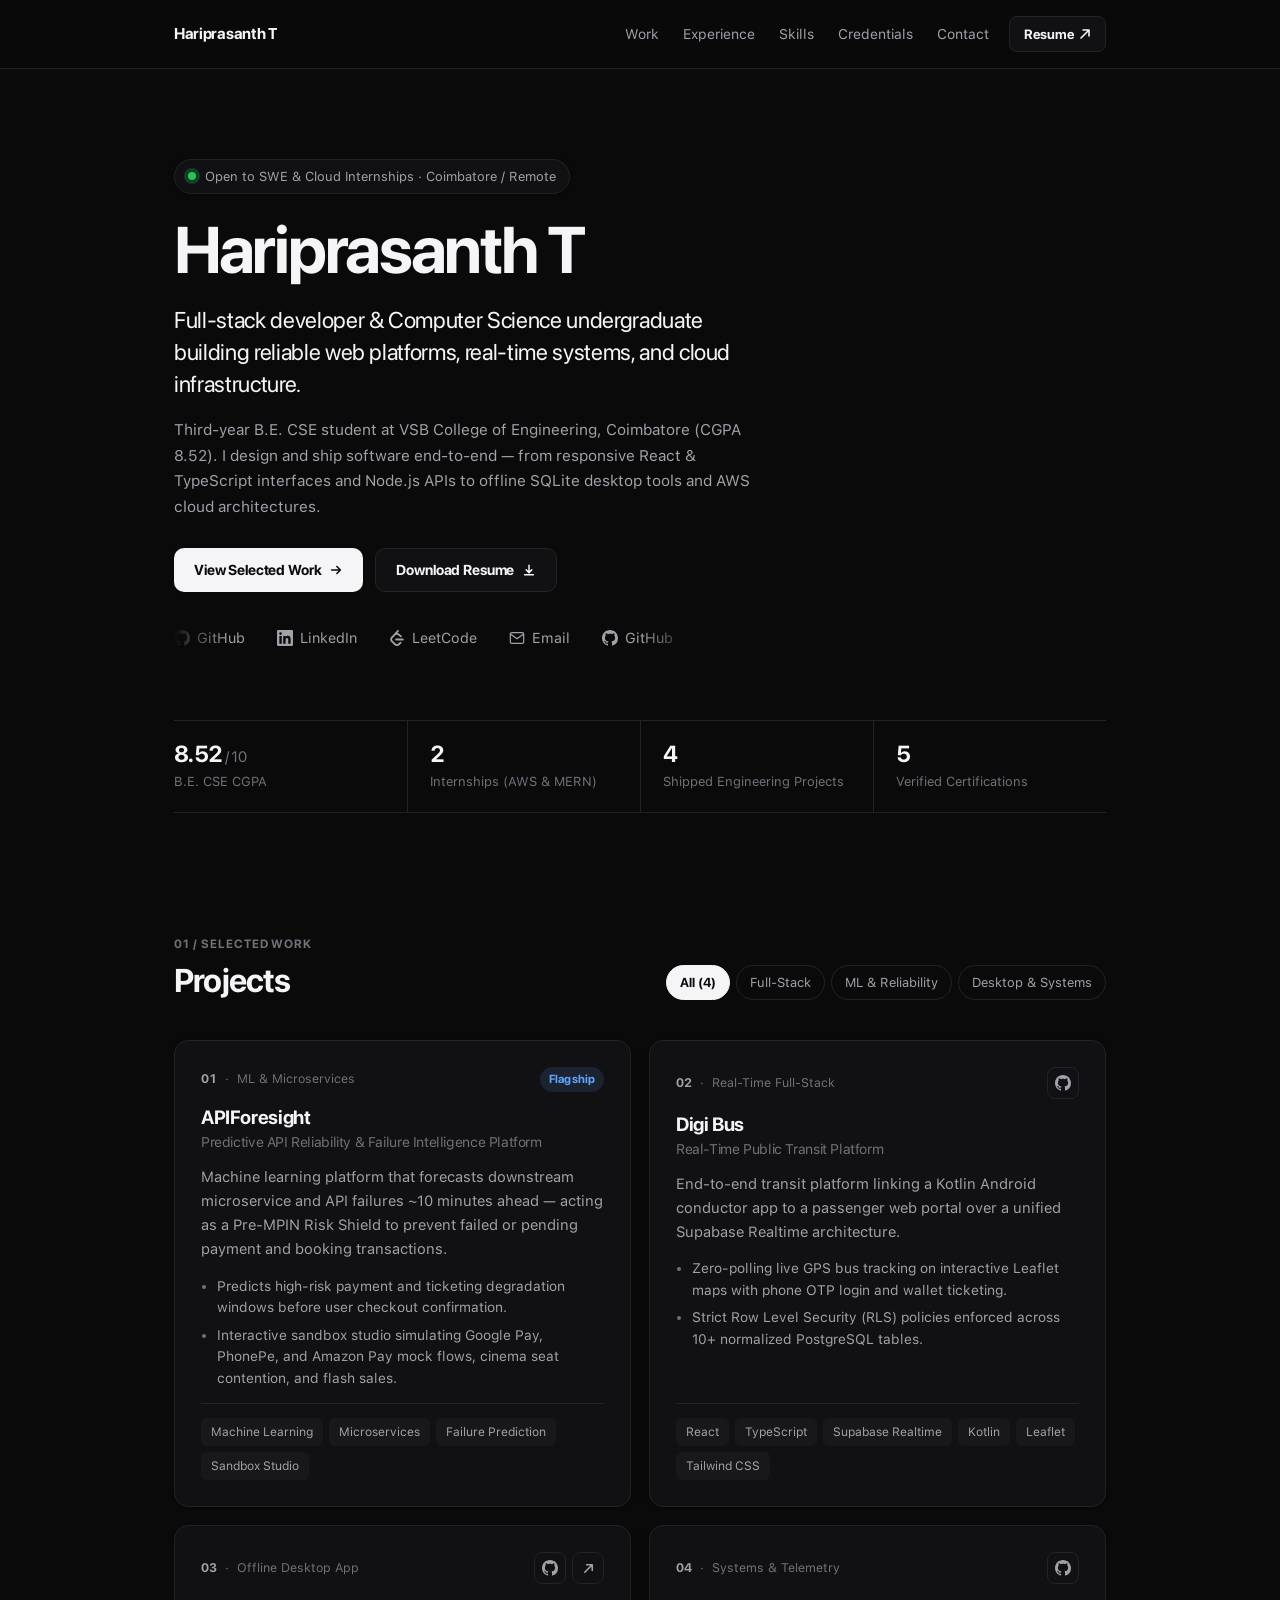
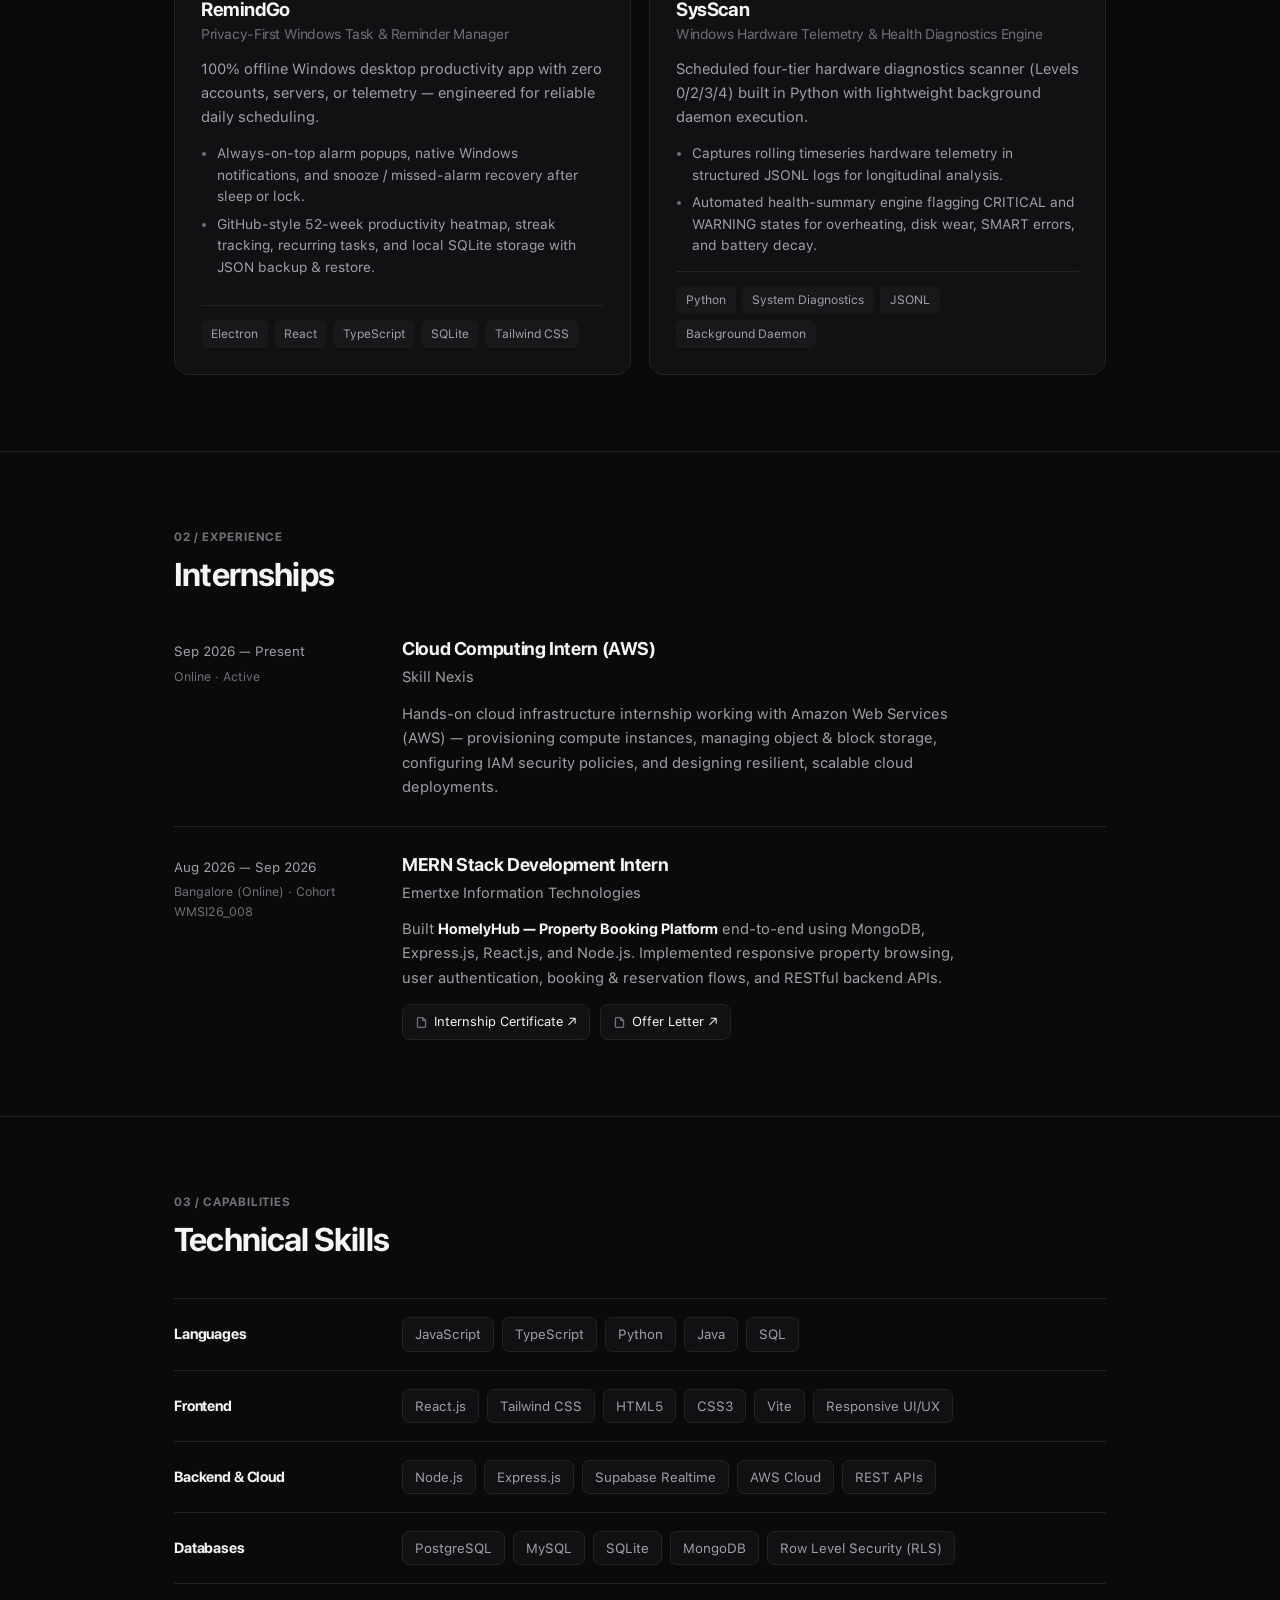
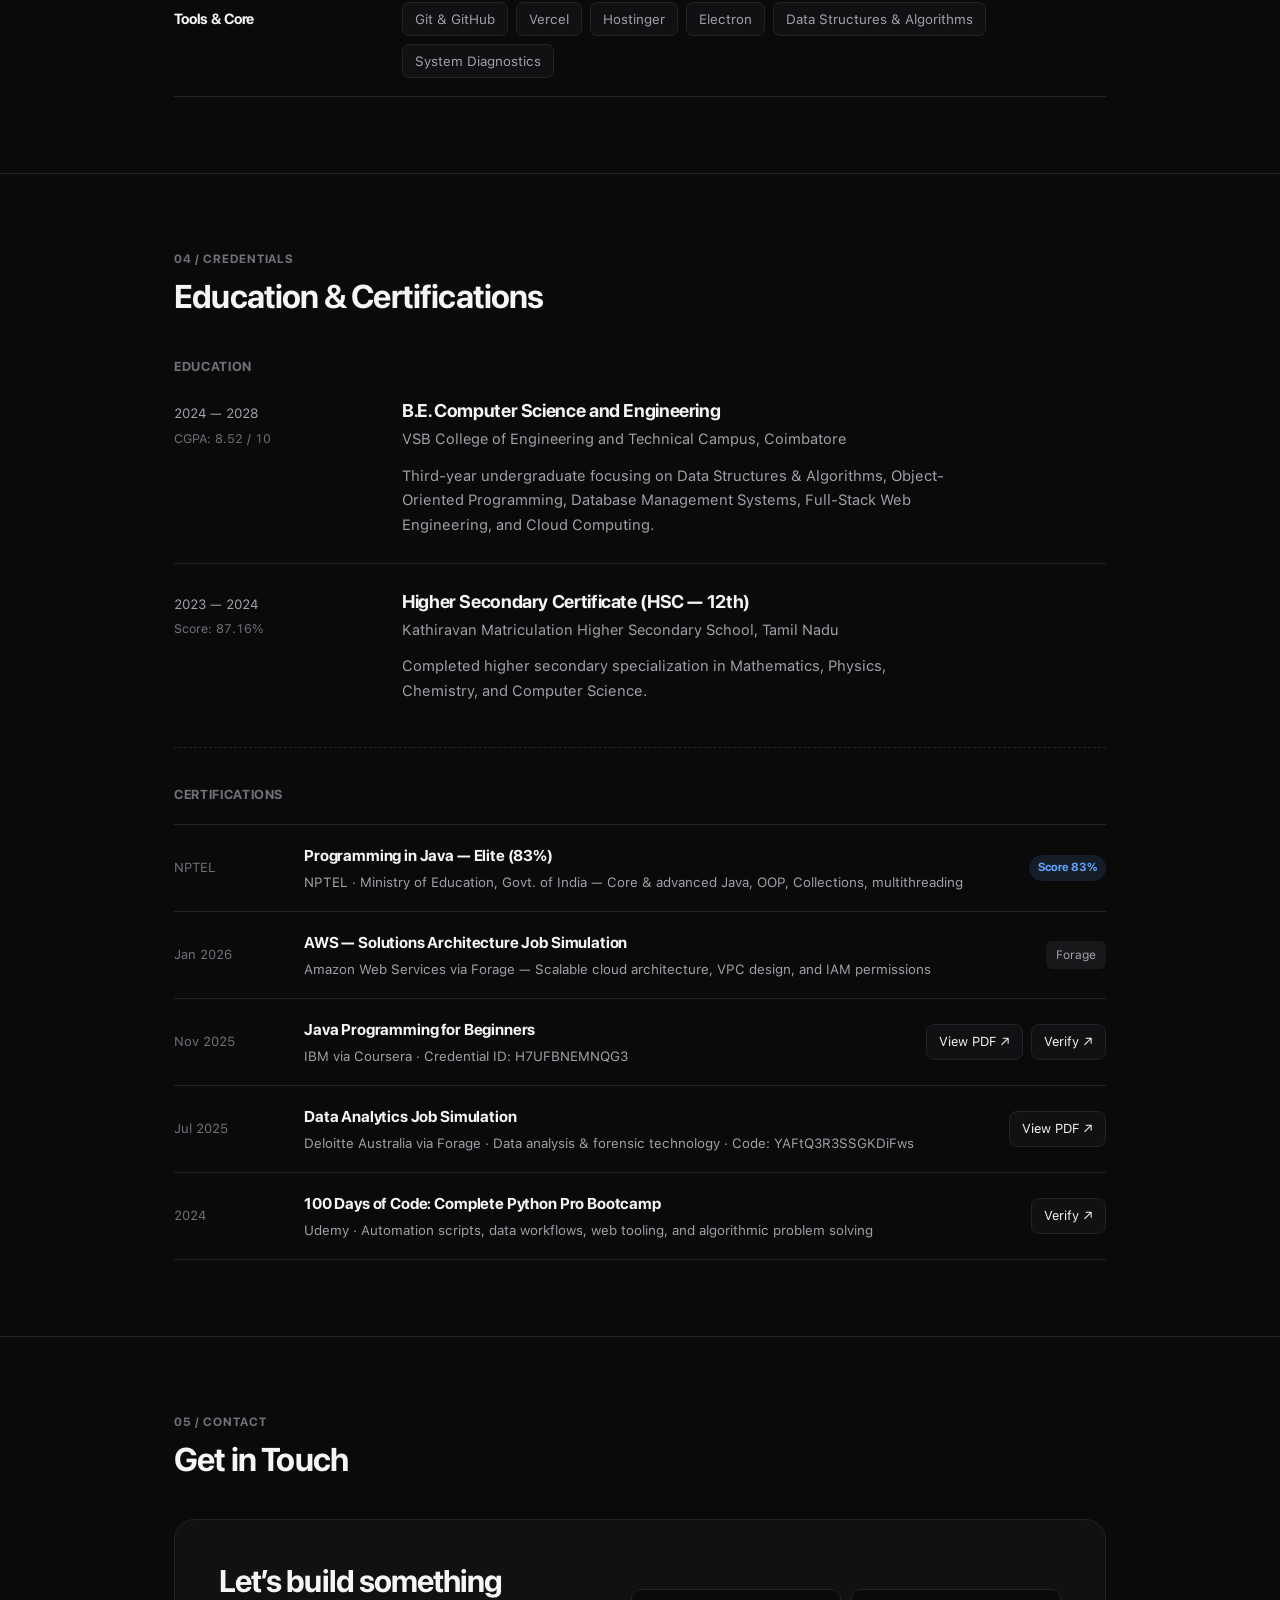
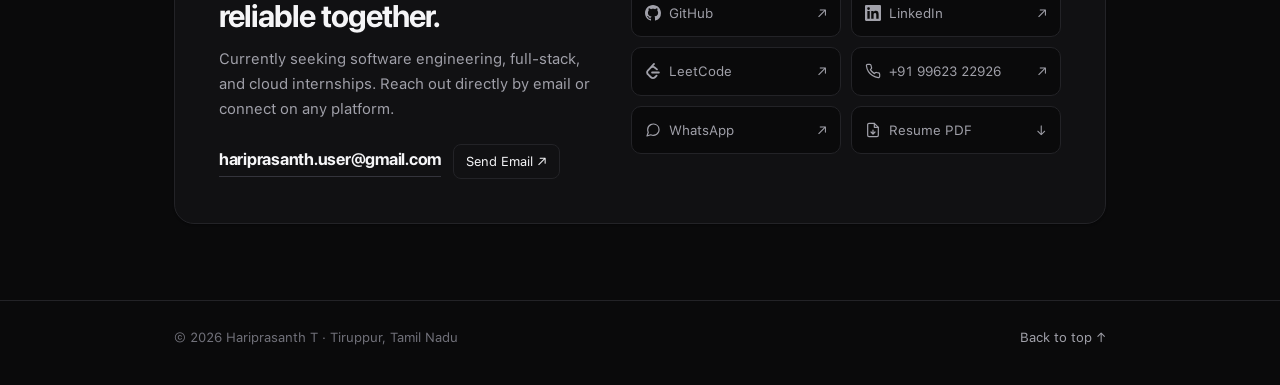
==== commit fdef1bbe: "style: permanent matte dark theme, remove portrait and HP badge, add looping socials marquee" ====
--- a/index.html
+++ b/index.html
@@ -22,9 +22,6 @@
   <link rel="stylesheet" href="css/style.css" />
 </head>
 <body>
-  <!-- Pure CSS Light / Dark Theme Checkbox -->
-  <input type="checkbox" id="theme-toggle" class="sr-only" aria-label="Toggle dark mode" />
-
   <a href="#main" class="skip-link">Skip to content</a>
 
   <!-- STICKY MINIMAL HEADER -->
@@ -32,7 +29,6 @@
     <div class="container">
       <nav class="nav" aria-label="Primary navigation">
         <a href="#home" class="nav__brand">
-          <span class="nav__mark" aria-hidden="true">HP</span>
           <span>Hariprasanth T</span>
         </a>
 
@@ -45,18 +41,6 @@
         </ul>
 
         <div class="nav__controls">
-          <label for="theme-toggle" class="icon-btn theme-label" title="Toggle Light / Dark mode" aria-label="Toggle Light or Dark mode">
-            <!-- Moon icon (Light mode) -->
-            <svg class="theme-toggle__moon" width="17" height="17" viewBox="0 0 24 24" fill="none" stroke="currentColor" stroke-width="1.75" stroke-linecap="round" stroke-linejoin="round" aria-hidden="true">
-              <path d="M21 12.79A9 9 0 1 1 11.21 3 7 7 0 0 0 21 12.79z" />
-            </svg>
-            <!-- Sun icon (Dark mode) -->
-            <svg class="theme-toggle__sun" width="17" height="17" viewBox="0 0 24 24" fill="none" stroke="currentColor" stroke-width="1.75" stroke-linecap="round" stroke-linejoin="round" aria-hidden="true">
-              <circle cx="12" cy="12" r="4" />
-              <path d="M12 2v2M12 20v2M4.93 4.93l1.41 1.41M17.66 17.66l1.41 1.41M2 12h2M20 12h2M6.34 17.66l-1.41 1.41M19.07 4.93l-1.41 1.41" />
-            </svg>
-          </label>
-
           <a
             href="assets/docs/HARIPRASANTH_RESUME.pdf"
             target="_blank"
@@ -77,89 +61,153 @@
     <!-- 00. EDITORIAL HERO -->
     <section id="home" class="hero" aria-labelledby="hero-heading">
       <div class="container">
-        <div class="hero__grid">
-          <div class="hero__content">
-            <div class="status-pill">
-              <span class="status-pill__dot" aria-hidden="true"></span>
-              <span>Open to SWE &amp; Cloud Internships · Coimbatore / Remote</span>
-            </div>
-
-            <h1 id="hero-heading" class="hero__title">Hariprasanth T</h1>
-
-            <p class="hero__lead">
-              Full-stack developer &amp; Computer Science undergraduate building reliable web platforms, real-time systems, and cloud infrastructure.
-            </p>
-
-            <p class="hero__bio">
-              Third-year B.E. CSE student at VSB College of Engineering, Coimbatore (CGPA 8.52).
-              I design and ship software end-to-end — from responsive React &amp; TypeScript interfaces and Node.js APIs to offline SQLite desktop tools and AWS cloud architectures.
-            </p>
-
-            <div class="hero__actions">
-              <a href="#work" class="btn btn--primary">
-                View Selected Work
-                <svg width="14" height="14" viewBox="0 0 16 16" fill="none" stroke="currentColor" stroke-width="1.8" stroke-linecap="round" stroke-linejoin="round" aria-hidden="true">
-                  <path d="M3 8h10M9 4l4 4-4 4" />
-                </svg>
-              </a>
-              <a
-                href="assets/docs/HARIPRASANTH_RESUME.pdf"
-                download="Hariprasanth_T_Resume.pdf"
-                class="btn btn--secondary"
-              >
-                Download Resume
-                <svg width="14" height="14" viewBox="0 0 16 16" fill="none" stroke="currentColor" stroke-width="1.7" stroke-linecap="round" stroke-linejoin="round" aria-hidden="true">
-                  <path d="M8 2.5v8M4.75 7.75L8 11l3.25-3.25M3 13.5h10" />
-                </svg>
-              </a>
-            </div>
-
-            <div class="hero__socials" aria-label="Developer profiles">
-              <a href="https://github.com/ihariprasanth" target="_blank" rel="noopener noreferrer" class="text-link">
-                <svg viewBox="0 0 24 24" fill="currentColor" aria-hidden="true">
-                  <path d="M12 0C5.37 0 0 5.37 0 12c0 5.31 3.435 9.795 8.205 11.385.6.105.825-.255.825-.57 0-.285-.015-1.23-.015-2.235-3.015.555-3.795-.735-4.035-1.41-.135-.345-.72-1.41-1.23-1.695-.42-.225-1.02-.78-.015-.795.945-.015 1.62.87 1.845 1.23 1.08 1.815 2.805 1.305 3.495.99.105-.78.42-1.305.765-1.605-2.67-.3-5.46-1.335-5.46-5.925 0-1.305.465-2.385 1.23-3.225-.12-.3-.54-1.53.12-3.18 0 0 1.005-.315 3.3 1.23.96-.27 1.98-.405 3-.405s2.04.135 3 .405c2.295-1.56 3.3-1.23 3.3-1.23.66 1.65.24 2.88.12 3.18.765.84 1.23 1.905 1.23 3.225 0 4.605-2.805 5.625-5.475 5.925.435.375.81 1.095.81 2.22 0 1.605-.015 2.895-.015 3.3 0 .315.225.69.825.57A12.02 12.02 0 0024 12c0-6.63-5.37-12-12-12z" />
-                </svg>
-                <span>GitHub</span>
-              </a>
-              <a href="https://linkedin.com/in/ihariprasanth" target="_blank" rel="noopener noreferrer" class="text-link">
-                <svg viewBox="0 0 24 24" fill="currentColor" aria-hidden="true">
-                  <path d="M20.447 20.452h-3.554v-5.569c0-1.328-.027-3.037-1.852-3.037-1.853 0-2.136 1.445-2.136 2.939v5.667H9.351V9h3.414v1.561h.046c.477-.9 1.637-1.85 3.37-1.85 3.601 0 4.267 2.37 4.267 5.455v6.286zM5.337 7.433a2.062 2.062 0 110-4.125 2.062 2.062 0 010 4.125zm1.782 13.019H3.555V9h3.564v11.452zM22.225 0H1.771C.792 0 0 .774 0 1.729v20.542C0 23.227.792 24 1.771 24h20.451C23.2 24 24 23.227 24 22.271V1.729C24 .774 23.2 0 22.222 0h.003z" />
-                </svg>
-                <span>LinkedIn</span>
-              </a>
-              <a href="https://leetcode.com/ihariprasanth" target="_blank" rel="noopener noreferrer" class="text-link">
-                <svg viewBox="0 0 24 24" fill="currentColor" aria-hidden="true">
-                  <path d="M13.483 0a1.374 1.374 0 0 0-.961.438L7.116 6.226l-3.854 4.126a5.266 5.266 0 0 0-1.209 2.104 5.35 5.35 0 0 0-.125.513 5.527 5.527 0 0 0 .062 2.362 5.83 5.83 0 0 0 .349 1.017 5.938 5.938 0 0 0 1.271 1.818l4.277 4.193.039.038c2.248 2.165 5.852 2.133 8.063-.074l2.396-2.392c.54-.54.54-1.414.003-1.955a1.378 1.378 0 0 0-1.951-.003l-2.396 2.392a3.021 3.021 0 0 1-4.205.038l-.02-.019-4.276-4.193c-.652-.64-.972-1.469-.948-2.263a2.68 2.68 0 0 1 .066-.523 2.545 2.545 0 0 1 .619-1.164L9.13 8.114c1.058-1.134 3.204-1.27 4.43-.278l3.501 2.831c.593.48 1.461.387 1.94-.207a1.384 1.384 0 0 0-.207-1.943l-3.5-2.831c-.8-.647-1.766-1.045-2.774-1.202l2.015-2.158A1.384 1.384 0 0 0 13.483 0zm-2.866 12.815a1.38 1.38 0 0 0-1.38 1.382 1.38 1.38 0 0 0 1.38 1.382H20.79a1.38 1.38 0 0 0 1.38-1.382 1.38 1.38 0 0 0-1.38-1.382z" />
-                </svg>
-                <span>LeetCode</span>
-              </a>
-              <a href="mailto:hariprasanth.user@gmail.com" class="text-link">
-                <svg viewBox="0 0 24 24" fill="none" stroke="currentColor" stroke-width="1.8" stroke-linecap="round" stroke-linejoin="round" aria-hidden="true">
-                  <rect x="2" y="4" width="20" height="16" rx="2" />
-                  <path d="M22 6l-10 7L2 6" />
-                </svg>
-                <span>Email</span>
-              </a>
-            </div>
-          </div>
-
-          <div class="hero__visual">
-            <figure class="portrait">
-              <div class="portrait__frame">
-                <img
-                  src="assets/images/profile-transparent.png"
-                  alt="Portrait of Hariprasanth T"
-                  class="portrait__img"
-                  width="310"
-                  height="329"
-                  fetchpriority="high"
-                />
-              </div>
-              <figcaption class="portrait__caption">
-                <span>Tiruppur, Tamil Nadu</span>
-                <span class="tabular">B.E. CSE ’28</span>
-              </figcaption>
-            </figure>
+        <div class="hero__content">
+          <div class="status-pill">
+            <span class="status-pill__dot" aria-hidden="true"></span>
+            <span>Open to SWE &amp; Cloud Internships · Coimbatore / Remote</span>
+          </div>
+
+          <h1 id="hero-heading" class="hero__title">Hariprasanth T</h1>
+
+          <p class="hero__lead">
+            Full-stack developer &amp; Computer Science undergraduate building reliable web platforms, real-time systems, and cloud infrastructure.
+          </p>
+
+          <p class="hero__bio">
+            Third-year B.E. CSE student at VSB College of Engineering, Coimbatore (CGPA 8.52).
+            I design and ship software end-to-end — from responsive React &amp; TypeScript interfaces and Node.js APIs to offline SQLite desktop tools and AWS cloud architectures.
+          </p>
+
+          <div class="hero__actions">
+            <a href="#work" class="btn btn--primary">
+              View Selected Work
+              <svg width="14" height="14" viewBox="0 0 16 16" fill="none" stroke="currentColor" stroke-width="1.8" stroke-linecap="round" stroke-linejoin="round" aria-hidden="true">
+                <path d="M3 8h10M9 4l4 4-4 4" />
+              </svg>
+            </a>
+            <a
+              href="assets/docs/HARIPRASANTH_RESUME.pdf"
+              download="Hariprasanth_T_Resume.pdf"
+              class="btn btn--secondary"
+            >
+              Download Resume
+              <svg width="14" height="14" viewBox="0 0 16 16" fill="none" stroke="currentColor" stroke-width="1.7" stroke-linecap="round" stroke-linejoin="round" aria-hidden="true">
+                <path d="M8 2.5v8M4.75 7.75L8 11l3.25-3.25M3 13.5h10" />
+              </svg>
+            </a>
+          </div>
+
+          <!-- CONTINUOUS LOOPING SOCIAL ICONS MARQUEE -->
+          <div class="hero__marquee" aria-label="Developer profiles">
+            <div class="hero__marquee-track">
+              <!-- Group 1 (Primary) -->
+              <div class="hero__marquee-group">
+                <a href="https://github.com/ihariprasanth" target="_blank" rel="noopener noreferrer" class="text-link">
+                  <svg viewBox="0 0 24 24" fill="currentColor" aria-hidden="true">
+                    <path d="M12 0C5.37 0 0 5.37 0 12c0 5.31 3.435 9.795 8.205 11.385.6.105.825-.255.825-.57 0-.285-.015-1.23-.015-2.235-3.015.555-3.795-.735-4.035-1.41-.135-.345-.72-1.41-1.23-1.695-.42-.225-1.02-.78-.015-.795.945-.015 1.62.87 1.845 1.23 1.08 1.815 2.805 1.305 3.495.99.105-.78.42-1.305.765-1.605-2.67-.3-5.46-1.335-5.46-5.925 0-1.305.465-2.385 1.23-3.225-.12-.3-.54-1.53.12-3.18 0 0 1.005-.315 3.3 1.23.96-.27 1.98-.405 3-.405s2.04.135 3 .405c2.295-1.56 3.3-1.23 3.3-1.23.66 1.65.24 2.88.12 3.18.765.84 1.23 1.905 1.23 3.225 0 4.605-2.805 5.625-5.475 5.925.435.375.81 1.095.81 2.22 0 1.605-.015 2.895-.015 3.3 0 .315.225.69.825.57A12.02 12.02 0 0024 12c0-6.63-5.37-12-12-12z" />
+                  </svg>
+                  <span>GitHub</span>
+                </a>
+                <a href="https://linkedin.com/in/ihariprasanth" target="_blank" rel="noopener noreferrer" class="text-link">
+                  <svg viewBox="0 0 24 24" fill="currentColor" aria-hidden="true">
+                    <path d="M20.447 20.452h-3.554v-5.569c0-1.328-.027-3.037-1.852-3.037-1.853 0-2.136 1.445-2.136 2.939v5.667H9.351V9h3.414v1.561h.046c.477-.9 1.637-1.85 3.37-1.85 3.601 0 4.267 2.37 4.267 5.455v6.286zM5.337 7.433a2.062 2.062 0 110-4.125 2.062 2.062 0 010 4.125zm1.782 13.019H3.555V9h3.564v11.452zM22.225 0H1.771C.792 0 0 .774 0 1.729v20.542C0 23.227.792 24 1.771 24h20.451C23.2 24 24 23.227 24 22.271V1.729C24 .774 23.2 0 22.222 0h.003z" />
+                  </svg>
+                  <span>LinkedIn</span>
+                </a>
+                <a href="https://leetcode.com/ihariprasanth" target="_blank" rel="noopener noreferrer" class="text-link">
+                  <svg viewBox="0 0 24 24" fill="currentColor" aria-hidden="true">
+                    <path d="M13.483 0a1.374 1.374 0 0 0-.961.438L7.116 6.226l-3.854 4.126a5.266 5.266 0 0 0-1.209 2.104 5.35 5.35 0 0 0-.125.513 5.527 5.527 0 0 0 .062 2.362 5.83 5.83 0 0 0 .349 1.017 5.938 5.938 0 0 0 1.271 1.818l4.277 4.193.039.038c2.248 2.165 5.852 2.133 8.063-.074l2.396-2.392c.54-.54.54-1.414.003-1.955a1.378 1.378 0 0 0-1.951-.003l-2.396 2.392a3.021 3.021 0 0 1-4.205.038l-.02-.019-4.276-4.193c-.652-.64-.972-1.469-.948-2.263a2.68 2.68 0 0 1 .066-.523 2.545 2.545 0 0 1 .619-1.164L9.13 8.114c1.058-1.134 3.204-1.27 4.43-.278l3.501 2.831c.593.48 1.461.387 1.94-.207a1.384 1.384 0 0 0-.207-1.943l-3.5-2.831c-.8-.647-1.766-1.045-2.774-1.202l2.015-2.158A1.384 1.384 0 0 0 13.483 0zm-2.866 12.815a1.38 1.38 0 0 0-1.38 1.382 1.38 1.38 0 0 0 1.38 1.382H20.79a1.38 1.38 0 0 0 1.38-1.382 1.38 1.38 0 0 0-1.38-1.382z" />
+                  </svg>
+                  <span>LeetCode</span>
+                </a>
+                <a href="mailto:hariprasanth.user@gmail.com" class="text-link">
+                  <svg viewBox="0 0 24 24" fill="none" stroke="currentColor" stroke-width="1.8" stroke-linecap="round" stroke-linejoin="round" aria-hidden="true">
+                    <rect x="2" y="4" width="20" height="16" rx="2" />
+                    <path d="M22 6l-10 7L2 6" />
+                  </svg>
+                  <span>Email</span>
+                </a>
+                <a href="https://github.com/ihariprasanth" target="_blank" rel="noopener noreferrer" class="text-link" tabindex="-1">
+                  <svg viewBox="0 0 24 24" fill="currentColor" aria-hidden="true">
+                    <path d="M12 0C5.37 0 0 5.37 0 12c0 5.31 3.435 9.795 8.205 11.385.6.105.825-.255.825-.57 0-.285-.015-1.23-.015-2.235-3.015.555-3.795-.735-4.035-1.41-.135-.345-.72-1.41-1.23-1.695-.42-.225-1.02-.78-.015-.795.945-.015 1.62.87 1.845 1.23 1.08 1.815 2.805 1.305 3.495.99.105-.78.42-1.305.765-1.605-2.67-.3-5.46-1.335-5.46-5.925 0-1.305.465-2.385 1.23-3.225-.12-.3-.54-1.53.12-3.18 0 0 1.005-.315 3.3 1.23.96-.27 1.98-.405 3-.405s2.04.135 3 .405c2.295-1.56 3.3-1.23 3.3-1.23.66 1.65.24 2.88.12 3.18.765.84 1.23 1.905 1.23 3.225 0 4.605-2.805 5.625-5.475 5.925.435.375.81 1.095.81 2.22 0 1.605-.015 2.895-.015 3.3 0 .315.225.69.825.57A12.02 12.02 0 0024 12c0-6.63-5.37-12-12-12z" />
+                  </svg>
+                  <span>GitHub</span>
+                </a>
+                <a href="https://linkedin.com/in/ihariprasanth" target="_blank" rel="noopener noreferrer" class="text-link" tabindex="-1">
+                  <svg viewBox="0 0 24 24" fill="currentColor" aria-hidden="true">
+                    <path d="M20.447 20.452h-3.554v-5.569c0-1.328-.027-3.037-1.852-3.037-1.853 0-2.136 1.445-2.136 2.939v5.667H9.351V9h3.414v1.561h.046c.477-.9 1.637-1.85 3.37-1.85 3.601 0 4.267 2.37 4.267 5.455v6.286zM5.337 7.433a2.062 2.062 0 110-4.125 2.062 2.062 0 010 4.125zm1.782 13.019H3.555V9h3.564v11.452zM22.225 0H1.771C.792 0 0 .774 0 1.729v20.542C0 23.227.792 24 1.771 24h20.451C23.2 24 24 23.227 24 22.271V1.729C24 .774 23.2 0 22.222 0h.003z" />
+                  </svg>
+                  <span>LinkedIn</span>
+                </a>
+                <a href="https://leetcode.com/ihariprasanth" target="_blank" rel="noopener noreferrer" class="text-link" tabindex="-1">
+                  <svg viewBox="0 0 24 24" fill="currentColor" aria-hidden="true">
+                    <path d="M13.483 0a1.374 1.374 0 0 0-.961.438L7.116 6.226l-3.854 4.126a5.266 5.266 0 0 0-1.209 2.104 5.35 5.35 0 0 0-.125.513 5.527 5.527 0 0 0 .062 2.362 5.83 5.83 0 0 0 .349 1.017 5.938 5.938 0 0 0 1.271 1.818l4.277 4.193.039.038c2.248 2.165 5.852 2.133 8.063-.074l2.396-2.392c.54-.54.54-1.414.003-1.955a1.378 1.378 0 0 0-1.951-.003l-2.396 2.392a3.021 3.021 0 0 1-4.205.038l-.02-.019-4.276-4.193c-.652-.64-.972-1.469-.948-2.263a2.68 2.68 0 0 1 .066-.523 2.545 2.545 0 0 1 .619-1.164L9.13 8.114c1.058-1.134 3.204-1.27 4.43-.278l3.501 2.831c.593.48 1.461.387 1.94-.207a1.384 1.384 0 0 0-.207-1.943l-3.5-2.831c-.8-.647-1.766-1.045-2.774-1.202l2.015-2.158A1.384 1.384 0 0 0 13.483 0zm-2.866 12.815a1.38 1.38 0 0 0-1.38 1.382 1.38 1.38 0 0 0 1.38 1.382H20.79a1.38 1.38 0 0 0 1.38-1.382 1.38 1.38 0 0 0-1.38-1.382z" />
+                  </svg>
+                  <span>LeetCode</span>
+                </a>
+                <a href="mailto:hariprasanth.user@gmail.com" class="text-link" tabindex="-1">
+                  <svg viewBox="0 0 24 24" fill="none" stroke="currentColor" stroke-width="1.8" stroke-linecap="round" stroke-linejoin="round" aria-hidden="true">
+                    <rect x="2" y="4" width="20" height="16" rx="2" />
+                    <path d="M22 6l-10 7L2 6" />
+                  </svg>
+                  <span>Email</span>
+                </a>
+              </div>
+
+              <!-- Group 2 (Seamless Loop Duplicate) -->
+              <div class="hero__marquee-group" aria-hidden="true">
+                <a href="https://github.com/ihariprasanth" target="_blank" rel="noopener noreferrer" class="text-link" tabindex="-1">
+                  <svg viewBox="0 0 24 24" fill="currentColor" aria-hidden="true">
+                    <path d="M12 0C5.37 0 0 5.37 0 12c0 5.31 3.435 9.795 8.205 11.385.6.105.825-.255.825-.57 0-.285-.015-1.23-.015-2.235-3.015.555-3.795-.735-4.035-1.41-.135-.345-.72-1.41-1.23-1.695-.42-.225-1.02-.78-.015-.795.945-.015 1.62.87 1.845 1.23 1.08 1.815 2.805 1.305 3.495.99.105-.78.42-1.305.765-1.605-2.67-.3-5.46-1.335-5.46-5.925 0-1.305.465-2.385 1.23-3.225-.12-.3-.54-1.53.12-3.18 0 0 1.005-.315 3.3 1.23.96-.27 1.98-.405 3-.405s2.04.135 3 .405c2.295-1.56 3.3-1.23 3.3-1.23.66 1.65.24 2.88.12 3.18.765.84 1.23 1.905 1.23 3.225 0 4.605-2.805 5.625-5.475 5.925.435.375.81 1.095.81 2.22 0 1.605-.015 2.895-.015 3.3 0 .315.225.69.825.57A12.02 12.02 0 0024 12c0-6.63-5.37-12-12-12z" />
+                  </svg>
+                  <span>GitHub</span>
+                </a>
+                <a href="https://linkedin.com/in/ihariprasanth" target="_blank" rel="noopener noreferrer" class="text-link" tabindex="-1">
+                  <svg viewBox="0 0 24 24" fill="currentColor" aria-hidden="true">
+                    <path d="M20.447 20.452h-3.554v-5.569c0-1.328-.027-3.037-1.852-3.037-1.853 0-2.136 1.445-2.136 2.939v5.667H9.351V9h3.414v1.561h.046c.477-.9 1.637-1.85 3.37-1.85 3.601 0 4.267 2.37 4.267 5.455v6.286zM5.337 7.433a2.062 2.062 0 110-4.125 2.062 2.062 0 010 4.125zm1.782 13.019H3.555V9h3.564v11.452zM22.225 0H1.771C.792 0 0 .774 0 1.729v20.542C0 23.227.792 24 1.771 24h20.451C23.2 24 24 23.227 24 22.271V1.729C24 .774 23.2 0 22.222 0h.003z" />
+                  </svg>
+                  <span>LinkedIn</span>
+                </a>
+                <a href="https://leetcode.com/ihariprasanth" target="_blank" rel="noopener noreferrer" class="text-link" tabindex="-1">
+                  <svg viewBox="0 0 24 24" fill="currentColor" aria-hidden="true">
+                    <path d="M13.483 0a1.374 1.374 0 0 0-.961.438L7.116 6.226l-3.854 4.126a5.266 5.266 0 0 0-1.209 2.104 5.35 5.35 0 0 0-.125.513 5.527 5.527 0 0 0 .062 2.362 5.83 5.83 0 0 0 .349 1.017 5.938 5.938 0 0 0 1.271 1.818l4.277 4.193.039.038c2.248 2.165 5.852 2.133 8.063-.074l2.396-2.392c.54-.54.54-1.414.003-1.955a1.378 1.378 0 0 0-1.951-.003l-2.396 2.392a3.021 3.021 0 0 1-4.205.038l-.02-.019-4.276-4.193c-.652-.64-.972-1.469-.948-2.263a2.68 2.68 0 0 1 .066-.523 2.545 2.545 0 0 1 .619-1.164L9.13 8.114c1.058-1.134 3.204-1.27 4.43-.278l3.501 2.831c.593.48 1.461.387 1.94-.207a1.384 1.384 0 0 0-.207-1.943l-3.5-2.831c-.8-.647-1.766-1.045-2.774-1.202l2.015-2.158A1.384 1.384 0 0 0 13.483 0zm-2.866 12.815a1.38 1.38 0 0 0-1.38 1.382 1.38 1.38 0 0 0 1.38 1.382H20.79a1.38 1.38 0 0 0 1.38-1.382 1.38 1.38 0 0 0-1.38-1.382z" />
+                  </svg>
+                  <span>LeetCode</span>
+                </a>
+                <a href="mailto:hariprasanth.user@gmail.com" class="text-link" tabindex="-1">
+                  <svg viewBox="0 0 24 24" fill="none" stroke="currentColor" stroke-width="1.8" stroke-linecap="round" stroke-linejoin="round" aria-hidden="true">
+                    <rect x="2" y="4" width="20" height="16" rx="2" />
+                    <path d="M22 6l-10 7L2 6" />
+                  </svg>
+                  <span>Email</span>
+                </a>
+                <a href="https://github.com/ihariprasanth" target="_blank" rel="noopener noreferrer" class="text-link" tabindex="-1">
+                  <svg viewBox="0 0 24 24" fill="currentColor" aria-hidden="true">
+                    <path d="M12 0C5.37 0 0 5.37 0 12c0 5.31 3.435 9.795 8.205 11.385.6.105.825-.255.825-.57 0-.285-.015-1.23-.015-2.235-3.015.555-3.795-.735-4.035-1.41-.135-.345-.72-1.41-1.23-1.695-.42-.225-1.02-.78-.015-.795.945-.015 1.62.87 1.845 1.23 1.08 1.815 2.805 1.305 3.495.99.105-.78.42-1.305.765-1.605-2.67-.3-5.46-1.335-5.46-5.925 0-1.305.465-2.385 1.23-3.225-.12-.3-.54-1.53.12-3.18 0 0 1.005-.315 3.3 1.23.96-.27 1.98-.405 3-.405s2.04.135 3 .405c2.295-1.56 3.3-1.23 3.3-1.23.66 1.65.24 2.88.12 3.18.765.84 1.23 1.905 1.23 3.225 0 4.605-2.805 5.625-5.475 5.925.435.375.81 1.095.81 2.22 0 1.605-.015 2.895-.015 3.3 0 .315.225.69.825.57A12.02 12.02 0 0024 12c0-6.63-5.37-12-12-12z" />
+                  </svg>
+                  <span>GitHub</span>
+                </a>
+                <a href="https://linkedin.com/in/ihariprasanth" target="_blank" rel="noopener noreferrer" class="text-link" tabindex="-1">
+                  <svg viewBox="0 0 24 24" fill="currentColor" aria-hidden="true">
+                    <path d="M20.447 20.452h-3.554v-5.569c0-1.328-.027-3.037-1.852-3.037-1.853 0-2.136 1.445-2.136 2.939v5.667H9.351V9h3.414v1.561h.046c.477-.9 1.637-1.85 3.37-1.85 3.601 0 4.267 2.37 4.267 5.455v6.286zM5.337 7.433a2.062 2.062 0 110-4.125 2.062 2.062 0 010 4.125zm1.782 13.019H3.555V9h3.564v11.452zM22.225 0H1.771C.792 0 0 .774 0 1.729v20.542C0 23.227.792 24 1.771 24h20.451C23.2 24 24 23.227 24 22.271V1.729C24 .774 23.2 0 22.222 0h.003z" />
+                  </svg>
+                  <span>LinkedIn</span>
+                </a>
+                <a href="https://leetcode.com/ihariprasanth" target="_blank" rel="noopener noreferrer" class="text-link" tabindex="-1">
+                  <svg viewBox="0 0 24 24" fill="currentColor" aria-hidden="true">
+                    <path d="M13.483 0a1.374 1.374 0 0 0-.961.438L7.116 6.226l-3.854 4.126a5.266 5.266 0 0 0-1.209 2.104 5.35 5.35 0 0 0-.125.513 5.527 5.527 0 0 0 .062 2.362 5.83 5.83 0 0 0 .349 1.017 5.938 5.938 0 0 0 1.271 1.818l4.277 4.193.039.038c2.248 2.165 5.852 2.133 8.063-.074l2.396-2.392c.54-.54.54-1.414.003-1.955a1.378 1.378 0 0 0-1.951-.003l-2.396 2.392a3.021 3.021 0 0 1-4.205.038l-.02-.019-4.276-4.193c-.652-.64-.972-1.469-.948-2.263a2.68 2.68 0 0 1 .066-.523 2.545 2.545 0 0 1 .619-1.164L9.13 8.114c1.058-1.134 3.204-1.27 4.43-.278l3.501 2.831c.593.48 1.461.387 1.94-.207a1.384 1.384 0 0 0-.207-1.943l-3.5-2.831c-.8-.647-1.766-1.045-2.774-1.202l2.015-2.158A1.384 1.384 0 0 0 13.483 0zm-2.866 12.815a1.38 1.38 0 0 0-1.38 1.382 1.38 1.38 0 0 0 1.38 1.382H20.79a1.38 1.38 0 0 0 1.38-1.382 1.38 1.38 0 0 0-1.38-1.382z" />
+                  </svg>
+                  <span>LeetCode</span>
+                </a>
+                <a href="mailto:hariprasanth.user@gmail.com" class="text-link" tabindex="-1">
+                  <svg viewBox="0 0 24 24" fill="none" stroke="currentColor" stroke-width="1.8" stroke-linecap="round" stroke-linejoin="round" aria-hidden="true">
+                    <rect x="2" y="4" width="20" height="16" rx="2" />
+                    <path d="M22 6l-10 7L2 6" />
+                  </svg>
+                  <span>Email</span>
+                </a>
+              </div>
+            </div>
           </div>
         </div>
 
--- a/css/style.css
+++ b/css/style.css
@@ -40,34 +40,33 @@
 }
 
 /* --------------------------------------------------------------------------
-   2. Design Tokens — Studio Light (Default) & Pure CSS Matte Dark Toggle
+   2. Design Tokens — Permanent Matte Dark Theme
    -------------------------------------------------------------------------- */
 :root {
-  --bg: #fafafa;
-  --bg-header: rgba(250, 250, 250, 0.86);
-  --surface: #ffffff;
-  --surface-subtle: #f2f2f5;
-  --surface-hover: #f5f5f7;
-  --portrait-bg: radial-gradient(circle at 50% 34%, #ffffff 0%, #ededf1 72%, #e5e6ec 100%);
-
-  --text-primary: #0f1012;
-  --text-secondary: #52555e;
-  --text-muted: #7c818c;
-
-  --border: #e6e6eb;
-  --border-strong: #d1d3dc;
-
-  --accent: #1d4ed8;
-  --accent-soft: rgba(29, 78, 216, 0.08);
-  --btn-primary-bg: #111214;
-  --btn-primary-text: #ffffff;
-  --btn-primary-hover: #27292e;
-
-  --status: #16a34a;
-  --status-ring: rgba(22, 163, 74, 0.22);
-
-  --shadow-sm: 0 1px 2px rgba(15, 16, 18, 0.04);
-  --shadow-md: 0 10px 30px -12px rgba(15, 16, 18, 0.1);
+  --bg: #0a0a0b;
+  --bg-header: rgba(10, 10, 11, 0.84);
+  --surface: #111113;
+  --surface-subtle: #18181b;
+  --surface-hover: #1b1b1f;
+
+  --text-primary: #f5f5f7;
+  --text-secondary: #a1a1aa;
+  --text-muted: #71717a;
+
+  --border: #232327;
+  --border-strong: #34343c;
+
+  --accent: #60a5fa;
+  --accent-soft: rgba(96, 165, 250, 0.12);
+  --btn-primary-bg: #f5f5f7;
+  --btn-primary-text: #0a0a0b;
+  --btn-primary-hover: #e4e4e7;
+
+  --status: #22c55e;
+  --status-ring: rgba(34, 197, 94, 0.24);
+
+  --shadow-sm: 0 1px 2px rgba(0, 0, 0, 0.3);
+  --shadow-md: 0 14px 36px -14px rgba(0, 0, 0, 0.55);
 
   --font-display: "SF Pro Display", -apple-system, BlinkMacSystemFont, "Segoe UI", Roboto, sans-serif;
   --font-sans: "SF Pro Text", -apple-system, BlinkMacSystemFont, "Segoe UI", Roboto, sans-serif;
@@ -81,37 +80,6 @@
   --ease: cubic-bezier(0.22, 1, 0.36, 1);
   --t-fast: 150ms var(--ease);
   --t-base: 260ms var(--ease);
-
-  color-scheme: light;
-}
-
-/* Pure CSS Dark Theme Triggered by Hidden Checkbox */
-:root:has(#theme-toggle:checked) {
-  --bg: #0a0a0b;
-  --bg-header: rgba(10, 10, 11, 0.84);
-  --surface: #111113;
-  --surface-subtle: #18181b;
-  --surface-hover: #1b1b1f;
-  --portrait-bg: radial-gradient(circle at 50% 34%, #25262c 0%, #17171b 70%, #121215 100%);
-
-  --text-primary: #f5f5f7;
-  --text-secondary: #a1a1aa;
-  --text-muted: #71717a;
-
-  --border: #232327;
-  --border-strong: #34343c;
-
-  --accent: #60a5fa;
-  --accent-soft: rgba(96, 165, 250, 0.12);
-  --btn-primary-bg: #f5f5f7;
-  --btn-primary-text: #0a0a0b;
-  --btn-primary-hover: #e4e4e7;
-
-  --status: #22c55e;
-  --status-ring: rgba(34, 197, 94, 0.24);
-
-  --shadow-sm: 0 1px 2px rgba(0, 0, 0, 0.3);
-  --shadow-md: 0 14px 36px -14px rgba(0, 0, 0, 0.55);
 
   color-scheme: dark;
 }
@@ -351,15 +319,12 @@
 }
 
 .hero {
-  padding: clamp(3.25rem, 6.5vw, 5.5rem) 0 clamp(2.5rem, 5vw, 4rem);
+  padding: clamp(3.5rem, 7vw, 5.75rem) 0 clamp(2.5rem, 5vw, 4rem);
   animation: fadeUp 520ms var(--ease) both;
 }
 
-.hero__grid {
-  display: grid;
-  grid-template-columns: minmax(0, 1.38fr) minmax(240px, 0.82fr);
-  gap: clamp(2rem, 5vw, 4rem);
-  align-items: center;
+.hero__content {
+  max-width: 720px;
 }
 
 .status-pill {
@@ -387,23 +352,23 @@
 
 .hero__title {
   font-family: var(--font-display);
-  font-size: clamp(2.5rem, 5.2vw, 3.85rem);
+  font-size: clamp(2.65rem, 5.5vw, 4.1rem);
   font-weight: 700;
   line-height: 1.06;
   letter-spacing: -0.035em;
-  margin: 0 0 16px;
+  margin: 0 0 18px;
   color: var(--text-primary);
 }
 
 .hero__lead {
   font-family: var(--font-display);
-  font-size: clamp(1.125rem, 2vw, 1.375rem);
+  font-size: clamp(1.15rem, 2.1vw, 1.425rem);
   font-weight: 400;
   line-height: 1.42;
   letter-spacing: -0.015em;
   color: var(--text-primary);
   margin: 0 0 16px;
-  max-width: 34ch;
+  max-width: 42ch;
 }
 
 .hero__bio {
@@ -411,7 +376,7 @@
   line-height: 1.68;
   color: var(--text-secondary);
   margin: 0 0 28px;
-  max-width: 54ch;
+  max-width: 60ch;
 }
 
 .hero__actions {
@@ -419,7 +384,7 @@
   flex-wrap: wrap;
   align-items: center;
   gap: 12px;
-  margin-bottom: 26px;
+  margin-bottom: 28px;
 }
 
 .btn {
@@ -460,76 +425,66 @@
   transform: translateY(-1px);
 }
 
-.hero__socials {
-  display: flex;
-  flex-wrap: wrap;
-  align-items: center;
-  gap: 18px;
-}
-
-.text-link {
-  display: inline-flex;
-  align-items: center;
-  gap: 6px;
-  font-size: 0.875rem;
-  color: var(--text-secondary);
-  transition: color var(--t-fast);
-}
-
-.text-link:hover {
-  color: var(--text-primary);
-}
-
-.text-link svg {
-  width: 15px;
-  height: 15px;
-  flex-shrink: 0;
-}
-
-/* Framed Studio Portrait */
-.portrait {
-  margin: 0;
-  display: flex;
-  flex-direction: column;
-  gap: 10px;
-}
-
-.portrait__frame {
+/* Infinite Looping Social Icons Marquee */
+@keyframes marqueeLoop {
+  0% {
+    transform: translate3d(0, 0, 0);
+  }
+  100% {
+    transform: translate3d(-50%, 0, 0);
+  }
+}
+
+.hero__marquee {
   position: relative;
   width: 100%;
-  max-width: 310px;
-  margin-left: auto;
-  aspect-ratio: 1 / 1.06;
-  border-radius: var(--radius-lg);
-  background: var(--portrait-bg);
-  border: 1px solid var(--border);
+  max-width: 520px;
   overflow: hidden;
-  display: flex;
-  align-items: flex-end;
-  justify-content: center;
-  padding-top: 14px;
-  box-shadow: var(--shadow-md);
-}
-
-.portrait__img {
-  width: 96%;
-  height: 96%;
-  object-fit: contain;
-  object-position: center bottom;
-  user-select: none;
-  -webkit-user-drag: none;
-}
-
-.portrait__caption {
-  display: flex;
-  align-items: center;
-  justify-content: space-between;
-  max-width: 310px;
-  width: 100%;
-  margin-left: auto;
-  font-size: 0.78rem;
-  color: var(--text-muted);
-  padding: 0 2px;
+  padding: 6px 0;
+  -webkit-mask-image: linear-gradient(to right, transparent 0%, #000 10%, #000 90%, transparent 100%);
+  mask-image: linear-gradient(to right, transparent 0%, #000 10%, #000 90%, transparent 100%);
+}
+
+.hero__marquee-track {
+  display: flex;
+  align-items: center;
+  width: max-content;
+  animation: marqueeLoop 15s linear infinite;
+  will-change: transform;
+}
+
+.hero__marquee:hover .hero__marquee-track,
+.hero__marquee:focus-within .hero__marquee-track {
+  animation-play-state: paused;
+}
+
+.hero__marquee-group {
+  display: flex;
+  align-items: center;
+  gap: 32px;
+  padding-right: 32px;
+  flex-shrink: 0;
+}
+
+.text-link {
+  display: inline-flex;
+  align-items: center;
+  gap: 7px;
+  font-size: 0.9rem;
+  font-weight: 500;
+  color: var(--text-secondary);
+  white-space: nowrap;
+  transition: color var(--t-fast);
+}
+
+.text-link:hover {
+  color: var(--text-primary);
+}
+
+.text-link svg {
+  width: 16px;
+  height: 16px;
+  flex-shrink: 0;
 }
 
 /* Quick Highlights Strip */
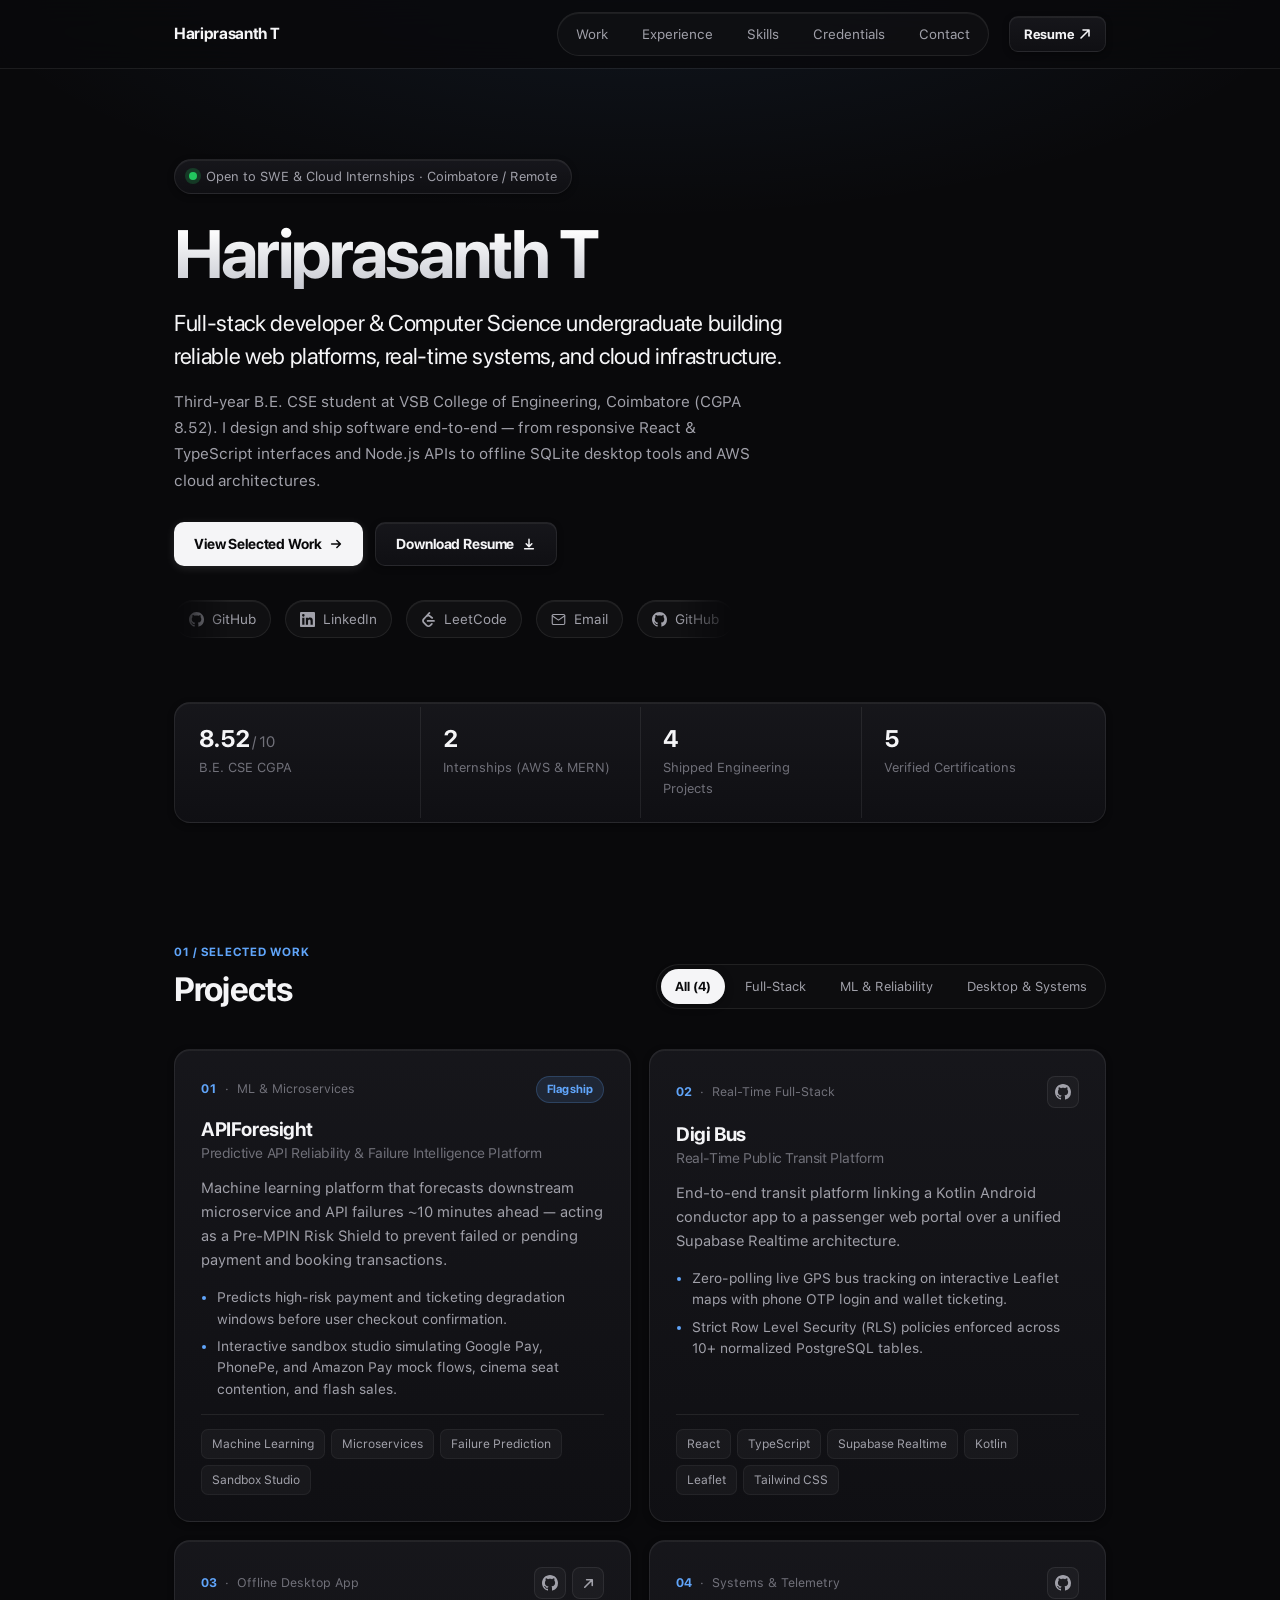
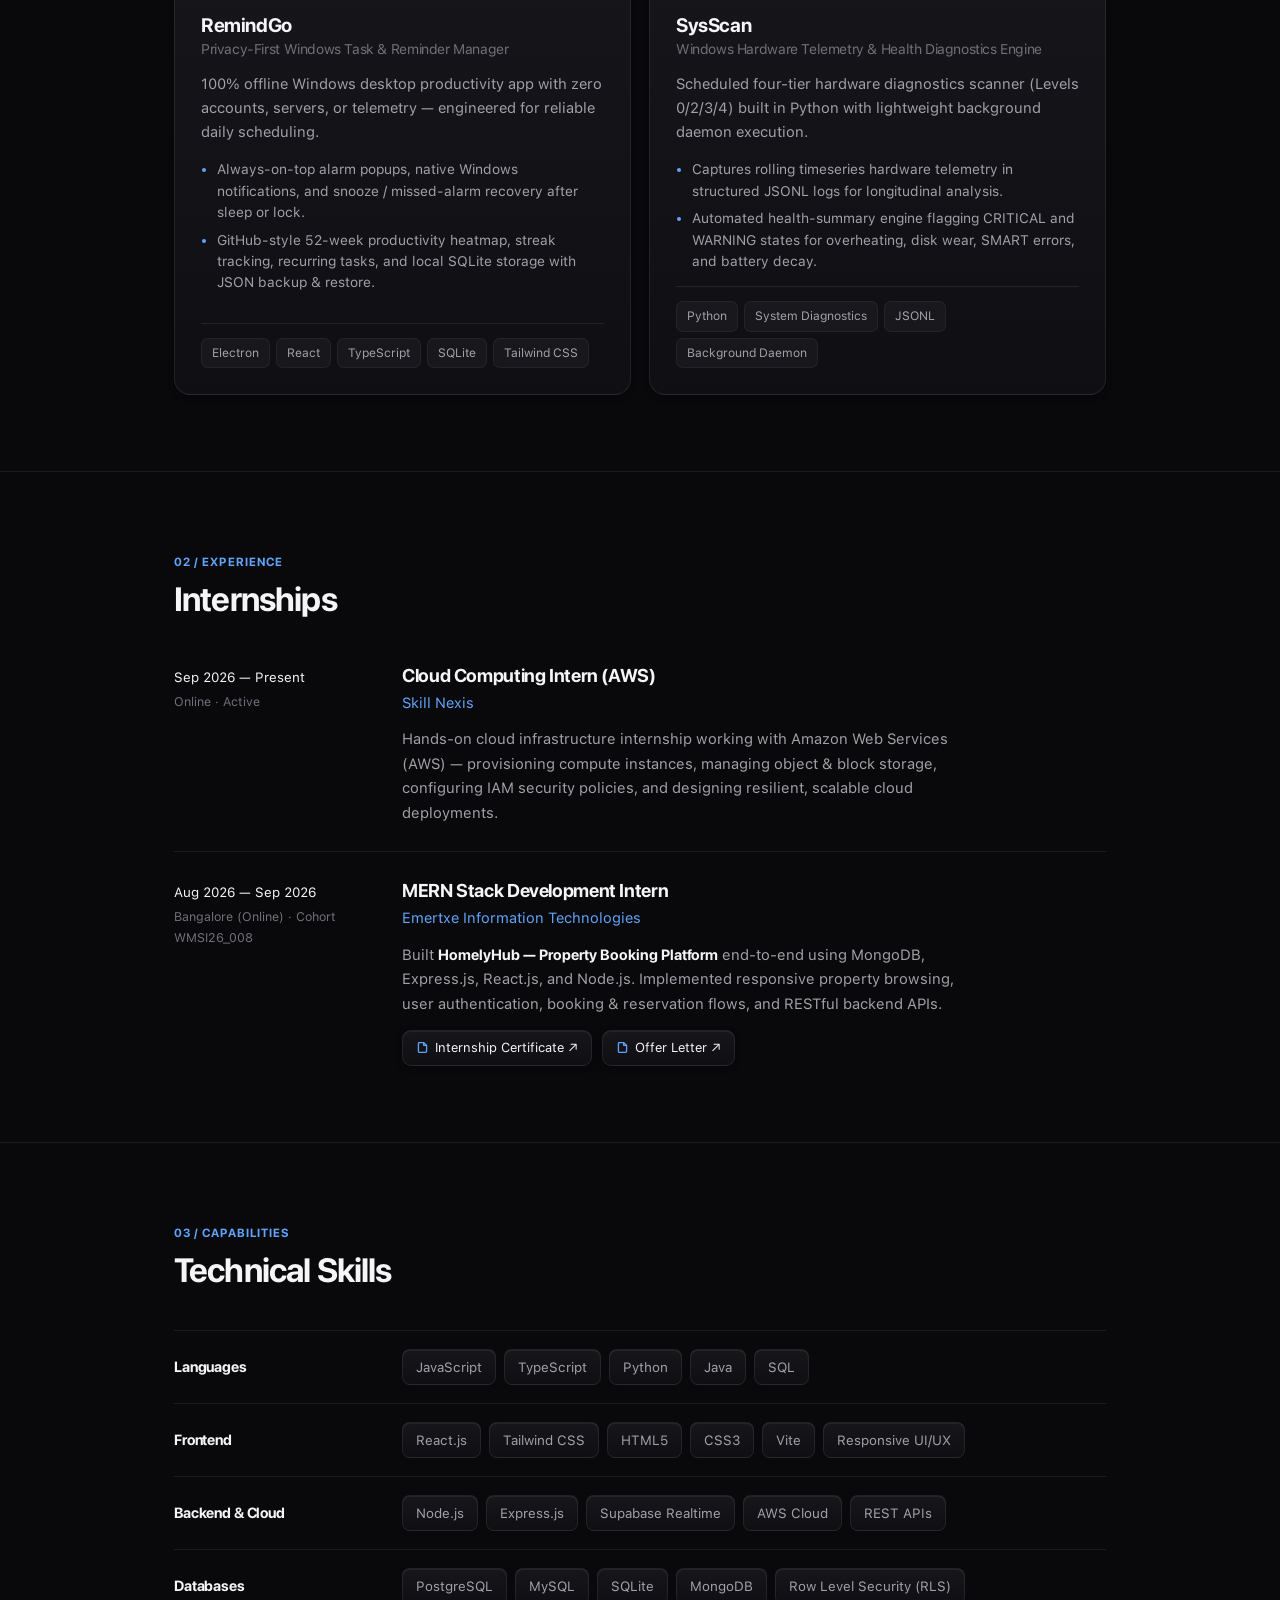
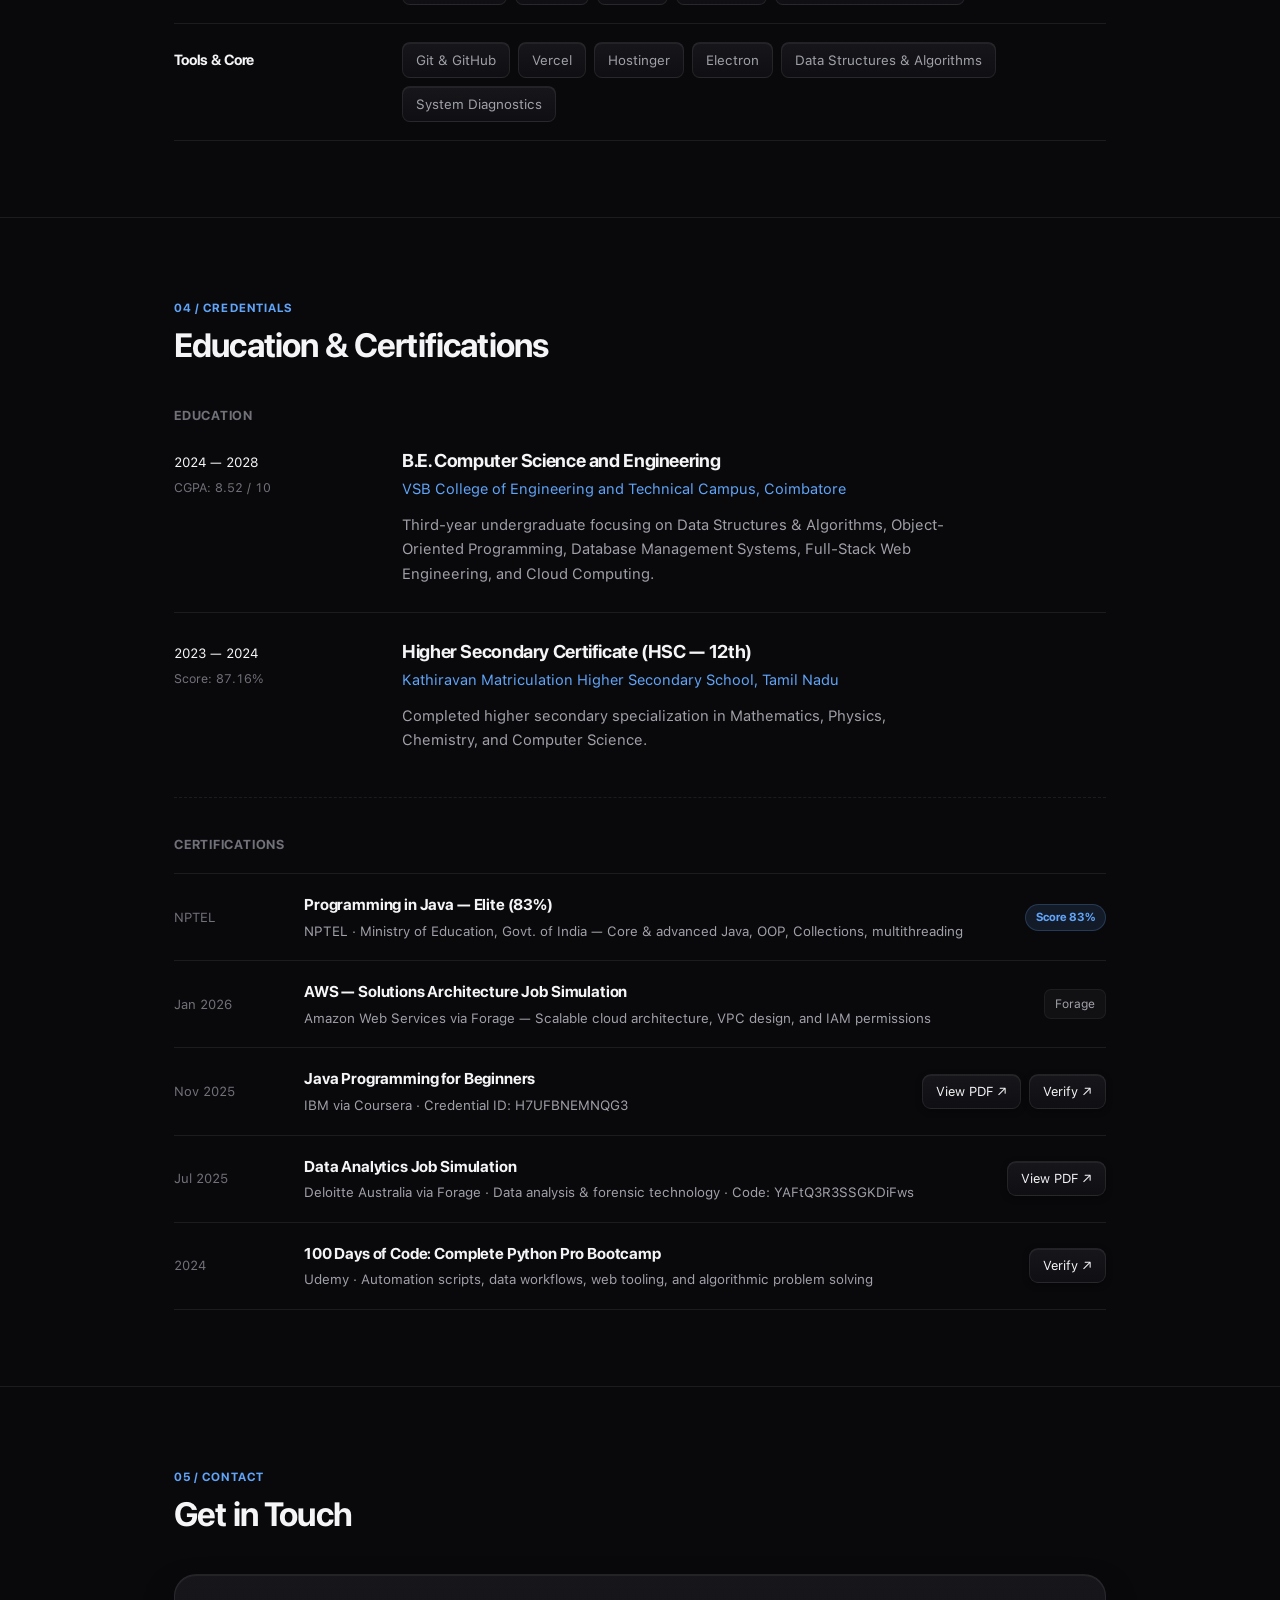
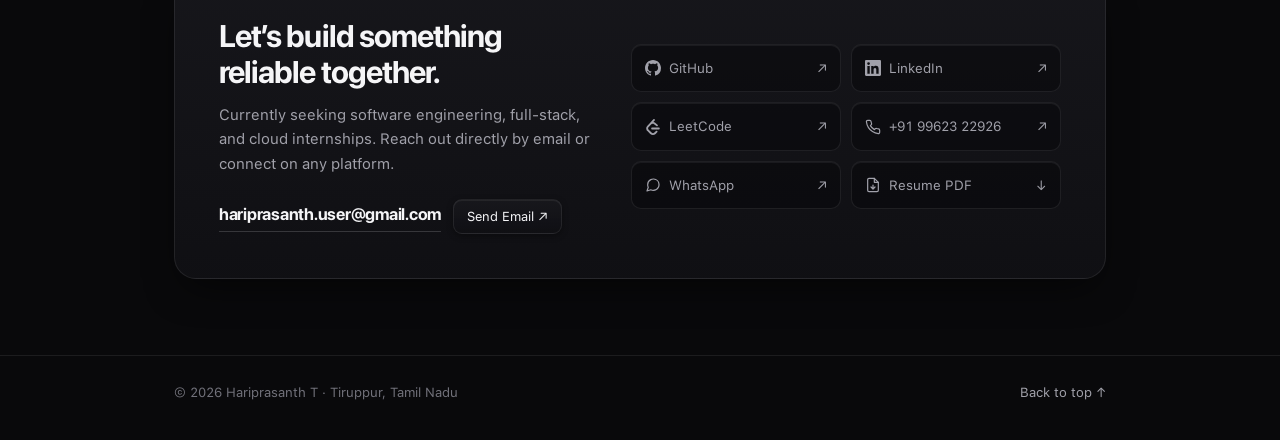
==== commit 16f4b667: "style: mobile bottom dock navbar with FAB icon badges and executive dark UI polish" ====
--- a/index.html
+++ b/index.html
@@ -33,11 +33,63 @@
         </a>
 
         <ul class="nav__list">
-          <li><a href="#work" class="nav__link">Work</a></li>
-          <li><a href="#experience" class="nav__link">Experience</a></li>
-          <li><a href="#skills" class="nav__link">Skills</a></li>
-          <li><a href="#credentials" class="nav__link">Credentials</a></li>
-          <li><a href="#contact" class="nav__link">Contact</a></li>
+          <li>
+            <a href="#work" class="nav__link">
+              <span class="nav__icon" aria-hidden="true">
+                <svg viewBox="0 0 24 24" fill="none" stroke="currentColor" stroke-width="1.8" stroke-linecap="round" stroke-linejoin="round">
+                  <rect x="3" y="3" width="7" height="7" rx="1.5" />
+                  <rect x="14" y="3" width="7" height="7" rx="1.5" />
+                  <rect x="3" y="14" width="7" height="7" rx="1.5" />
+                  <rect x="14" y="14" width="7" height="7" rx="1.5" />
+                </svg>
+              </span>
+              <span class="nav__label">Work</span>
+            </a>
+          </li>
+          <li>
+            <a href="#experience" class="nav__link">
+              <span class="nav__icon" aria-hidden="true">
+                <svg viewBox="0 0 24 24" fill="none" stroke="currentColor" stroke-width="1.8" stroke-linecap="round" stroke-linejoin="round">
+                  <rect x="2" y="7" width="20" height="14" rx="2" />
+                  <path d="M16 7V5a2 2 0 00-2-2h-4a2 2 0 00-2 2v2" />
+                </svg>
+              </span>
+              <span class="nav__label">Experience</span>
+            </a>
+          </li>
+          <li>
+            <a href="#skills" class="nav__link">
+              <span class="nav__icon" aria-hidden="true">
+                <svg viewBox="0 0 24 24" fill="none" stroke="currentColor" stroke-width="1.8" stroke-linecap="round" stroke-linejoin="round">
+                  <polyline points="16 18 22 12 16 6" />
+                  <polyline points="8 6 2 12 8 18" />
+                </svg>
+              </span>
+              <span class="nav__label">Skills</span>
+            </a>
+          </li>
+          <li>
+            <a href="#credentials" class="nav__link">
+              <span class="nav__icon" aria-hidden="true">
+                <svg viewBox="0 0 24 24" fill="none" stroke="currentColor" stroke-width="1.8" stroke-linecap="round" stroke-linejoin="round">
+                  <circle cx="12" cy="8" r="6" />
+                  <path d="M15.477 12.89L17 22l-5-3-5 3 1.523-9.11" />
+                </svg>
+              </span>
+              <span class="nav__label">Credentials</span>
+            </a>
+          </li>
+          <li>
+            <a href="#contact" class="nav__link">
+              <span class="nav__icon" aria-hidden="true">
+                <svg viewBox="0 0 24 24" fill="none" stroke="currentColor" stroke-width="1.8" stroke-linecap="round" stroke-linejoin="round">
+                  <rect x="2" y="4" width="20" height="16" rx="2" />
+                  <path d="M22 6l-10 7L2 6" />
+                </svg>
+              </span>
+              <span class="nav__label">Contact</span>
+            </a>
+          </li>
         </ul>
 
         <div class="nav__controls">
--- a/css/style.css
+++ b/css/style.css
@@ -1,7 +1,7 @@
 /* ==========================================================================
    Hariprasanth T — Minimalist Developer Portfolio (100% Pure HTML & CSS)
-   Aesthetic: Swiss Editorial Minimalism · Pure Sans-Serif (SF Pro)
-   Zero JavaScript · Native CSS Theme Toggle & Project Filter via :has()
+   Aesthetic: Executive Dark Minimalism · Pure Sans-Serif (SF Pro)
+   Zero JavaScript · Floating Bottom Icon Navbar on Mobile
    ========================================================================== */
 
 /* --------------------------------------------------------------------------
@@ -40,52 +40,54 @@
 }
 
 /* --------------------------------------------------------------------------
-   2. Design Tokens — Permanent Matte Dark Theme
+   2. Design Tokens — Permanent Executive Matte Dark Theme
    -------------------------------------------------------------------------- */
 :root {
-  --bg: #0a0a0b;
-  --bg-header: rgba(10, 10, 11, 0.84);
-  --surface: #111113;
-  --surface-subtle: #18181b;
-  --surface-hover: #1b1b1f;
+  --bg: #09090b;
+  --bg-header: rgba(9, 9, 11, 0.82);
+  --surface: #111114;
+  --surface-grad: linear-gradient(180deg, rgba(24, 24, 29, 0.92) 0%, rgba(16, 16, 20, 0.96) 100%);
+  --surface-subtle: #17171c;
+  --surface-hover: #1d1d24;
 
   --text-primary: #f5f5f7;
   --text-secondary: #a1a1aa;
   --text-muted: #71717a;
 
-  --border: #232327;
-  --border-strong: #34343c;
+  --border: rgba(255, 255, 255, 0.08);
+  --border-strong: rgba(255, 255, 255, 0.16);
+  --specular: inset 0 1px 0 rgba(255, 255, 255, 0.06);
 
   --accent: #60a5fa;
   --accent-soft: rgba(96, 165, 250, 0.12);
   --btn-primary-bg: #f5f5f7;
-  --btn-primary-text: #0a0a0b;
+  --btn-primary-text: #09090b;
   --btn-primary-hover: #e4e4e7;
 
   --status: #22c55e;
-  --status-ring: rgba(34, 197, 94, 0.24);
-
-  --shadow-sm: 0 1px 2px rgba(0, 0, 0, 0.3);
-  --shadow-md: 0 14px 36px -14px rgba(0, 0, 0, 0.55);
+  --status-ring: rgba(34, 197, 94, 0.22);
+
+  --shadow-sm: 0 2px 6px rgba(0, 0, 0, 0.35);
+  --shadow-md: 0 16px 38px -12px rgba(0, 0, 0, 0.65);
 
   --font-display: "SF Pro Display", -apple-system, BlinkMacSystemFont, "Segoe UI", Roboto, sans-serif;
   --font-sans: "SF Pro Text", -apple-system, BlinkMacSystemFont, "Segoe UI", Roboto, sans-serif;
 
   --container: 980px;
-  --radius-sm: 8px;
-  --radius-md: 14px;
-  --radius-lg: 20px;
+  --radius-sm: 9px;
+  --radius-md: 16px;
+  --radius-lg: 22px;
   --radius-pill: 999px;
 
   --ease: cubic-bezier(0.22, 1, 0.36, 1);
-  --t-fast: 150ms var(--ease);
+  --t-fast: 160ms var(--ease);
   --t-base: 260ms var(--ease);
 
   color-scheme: dark;
 }
 
 /* --------------------------------------------------------------------------
-   3. Base Reset & Accessibility
+   3. Base Reset, Ambient Spotlight & Accessibility
    -------------------------------------------------------------------------- */
 *,
 *::before,
@@ -100,6 +102,7 @@
 }
 
 body {
+  position: relative;
   margin: 0;
   font-family: var(--font-sans);
   font-size: 16px;
@@ -109,7 +112,25 @@
   -webkit-font-smoothing: antialiased;
   -moz-osx-font-smoothing: grayscale;
   text-rendering: optimizeLegibility;
-  transition: background-color var(--t-base), color var(--t-base);
+}
+
+/* Subtle executive top ambient glow */
+body::before {
+  content: "";
+  position: absolute;
+  top: 0;
+  left: 0;
+  right: 0;
+  height: 520px;
+  background: radial-gradient(ellipse 75% 360px at 50% -40px, rgba(96, 165, 250, 0.085), transparent 72%);
+  pointer-events: none;
+  z-index: 0;
+}
+
+main,
+.footer {
+  position: relative;
+  z-index: 1;
 }
 
 img {
@@ -169,17 +190,24 @@
 }
 
 /* --------------------------------------------------------------------------
-   4. Sticky Minimal Header (Pure HTML/CSS Responsive Nav)
+   4. Sticky Minimal Header (Desktop Top Bar + Mobile Floating Bottom Dock)
    -------------------------------------------------------------------------- */
 .header {
   position: sticky;
   top: 0;
   z-index: 60;
+  border-bottom: 1px solid var(--border);
+}
+
+/* Backdrop blur placed on ::before so position:fixed mobile dock isn't trapped */
+.header::before {
+  content: "";
+  position: absolute;
+  inset: 0;
   background: var(--bg-header);
-  backdrop-filter: blur(14px);
-  -webkit-backdrop-filter: blur(14px);
-  border-bottom: 1px solid var(--border);
-  transition: background-color var(--t-base), border-color var(--t-base);
+  backdrop-filter: blur(16px);
+  -webkit-backdrop-filter: blur(16px);
+  z-index: -1;
 }
 
 .nav {
@@ -193,94 +221,55 @@
 .nav__brand {
   display: inline-flex;
   align-items: center;
-  gap: 10px;
   font-family: var(--font-display);
   font-weight: 600;
-  font-size: 0.975rem;
+  font-size: 1rem;
   letter-spacing: -0.02em;
   color: var(--text-primary);
   white-space: nowrap;
 }
 
-.nav__mark {
-  display: inline-flex;
-  align-items: center;
-  justify-content: center;
-  width: 26px;
-  height: 26px;
-  border-radius: 7px;
-  background: var(--btn-primary-bg);
-  color: var(--btn-primary-text);
-  font-size: 0.72rem;
-  font-weight: 700;
-  letter-spacing: -0.02em;
-}
-
 .nav__list {
   display: flex;
   align-items: center;
-  gap: 24px;
+  gap: 6px;
   list-style: none;
   margin: 0 0 0 auto;
-  padding: 0;
+  padding: 4px;
+  border-radius: var(--radius-pill);
+  background: rgba(255, 255, 255, 0.025);
+  border: 1px solid var(--border);
+  box-shadow: var(--specular);
 }
 
 .nav__link {
   position: relative;
-  font-size: 0.875rem;
-  color: var(--text-secondary);
-  transition: color var(--t-fast);
-  padding: 4px 0;
+  display: inline-flex;
+  align-items: center;
+  gap: 6px;
+  font-size: 0.845rem;
+  font-weight: 500;
+  color: var(--text-secondary);
+  padding: 6px 14px;
+  border-radius: var(--radius-pill);
   white-space: nowrap;
+  transition: color var(--t-fast), background-color var(--t-fast);
 }
 
 .nav__link:hover {
   color: var(--text-primary);
+  background: rgba(255, 255, 255, 0.05);
+}
+
+/* Icons hidden on desktop top bar, shown as FAB badges on mobile bottom bar */
+.nav__icon {
+  display: none;
 }
 
 .nav__controls {
   display: flex;
   align-items: center;
   gap: 8px;
-}
-
-.icon-btn {
-  display: inline-flex;
-  align-items: center;
-  justify-content: center;
-  width: 36px;
-  height: 36px;
-  border-radius: var(--radius-sm);
-  border: 1px solid var(--border);
-  background: var(--surface);
-  color: var(--text-secondary);
-  cursor: pointer;
-  user-select: none;
-  transition: color var(--t-fast), border-color var(--t-fast), background-color var(--t-fast);
-}
-
-.icon-btn:hover {
-  color: var(--text-primary);
-  border-color: var(--border-strong);
-  background: var(--surface-hover);
-}
-
-/* Keyboard focus ring for pure-CSS theme toggle */
-#theme-toggle:focus-visible ~ .header .theme-label {
-  outline: 2px solid var(--accent);
-  outline-offset: 2px;
-}
-
-.theme-toggle__sun {
-  display: none;
-}
-
-:root:has(#theme-toggle:checked) .theme-toggle__sun {
-  display: block;
-}
-
-:root:has(#theme-toggle:checked) .theme-toggle__moon {
-  display: none;
 }
 
 .nav__resume {
@@ -291,21 +280,22 @@
   padding: 0 14px;
   border-radius: var(--radius-sm);
   border: 1px solid var(--border);
-  background: var(--surface);
+  background: var(--surface-grad);
+  box-shadow: var(--specular), var(--shadow-sm);
   font-size: 0.84rem;
   font-weight: 600;
   color: var(--text-primary);
   white-space: nowrap;
-  transition: border-color var(--t-fast), background-color var(--t-fast);
+  transition: border-color var(--t-fast), transform var(--t-fast);
 }
 
 .nav__resume:hover {
   border-color: var(--border-strong);
-  background: var(--surface-hover);
+  transform: translateY(-1px);
 }
 
 /* --------------------------------------------------------------------------
-   5. Hero Section — Split Editorial Layout + Framed Studio Portrait
+   5. Hero Section — Single-Column Editorial Focus + Looping Pill Marquee
    -------------------------------------------------------------------------- */
 @keyframes fadeUp {
   from {
@@ -324,21 +314,21 @@
 }
 
 .hero__content {
-  max-width: 720px;
+  max-width: 730px;
 }
 
 .status-pill {
   display: inline-flex;
   align-items: center;
   gap: 9px;
-  padding: 6px 13px;
+  padding: 6px 14px;
   border-radius: var(--radius-pill);
   border: 1px solid var(--border);
-  background: var(--surface);
+  background: var(--surface-grad);
+  box-shadow: var(--specular), var(--shadow-sm);
   font-size: 0.8125rem;
   color: var(--text-secondary);
-  margin-bottom: 22px;
-  box-shadow: var(--shadow-sm);
+  margin-bottom: 24px;
 }
 
 .status-pill__dot {
@@ -352,28 +342,32 @@
 
 .hero__title {
   font-family: var(--font-display);
-  font-size: clamp(2.65rem, 5.5vw, 4.1rem);
+  font-size: clamp(2.75rem, 5.6vw, 4.25rem);
   font-weight: 700;
-  line-height: 1.06;
+  line-height: 1.05;
   letter-spacing: -0.035em;
   margin: 0 0 18px;
-  color: var(--text-primary);
+  background: linear-gradient(180deg, #ffffff 15%, #c7c9d1 100%);
+  -webkit-background-clip: text;
+  background-clip: text;
+  color: #ffffff;
+  -webkit-text-fill-color: transparent;
 }
 
 .hero__lead {
   font-family: var(--font-display);
   font-size: clamp(1.15rem, 2.1vw, 1.425rem);
   font-weight: 400;
-  line-height: 1.42;
+  line-height: 1.44;
   letter-spacing: -0.015em;
   color: var(--text-primary);
   margin: 0 0 16px;
-  max-width: 42ch;
+  max-width: 44ch;
 }
 
 .hero__bio {
   font-size: 0.9625rem;
-  line-height: 1.68;
+  line-height: 1.7;
   color: var(--text-secondary);
   margin: 0 0 28px;
   max-width: 60ch;
@@ -384,7 +378,7 @@
   flex-wrap: wrap;
   align-items: center;
   gap: 12px;
-  margin-bottom: 28px;
+  margin-bottom: 30px;
 }
 
 .btn {
@@ -405,7 +399,7 @@
 .btn--primary {
   background: var(--btn-primary-bg);
   color: var(--btn-primary-text);
-  box-shadow: var(--shadow-sm);
+  box-shadow: 0 2px 10px rgba(255, 255, 255, 0.12);
 }
 
 .btn--primary:hover {
@@ -414,9 +408,10 @@
 }
 
 .btn--secondary {
-  background: var(--surface);
+  background: var(--surface-grad);
   color: var(--text-primary);
   border: 1px solid var(--border);
+  box-shadow: var(--specular), var(--shadow-sm);
 }
 
 .btn--secondary:hover {
@@ -438,9 +433,9 @@
 .hero__marquee {
   position: relative;
   width: 100%;
-  max-width: 520px;
+  max-width: 560px;
   overflow: hidden;
-  padding: 6px 0;
+  padding: 4px 0;
   -webkit-mask-image: linear-gradient(to right, transparent 0%, #000 10%, #000 90%, transparent 100%);
   mask-image: linear-gradient(to right, transparent 0%, #000 10%, #000 90%, transparent 100%);
 }
@@ -449,7 +444,7 @@
   display: flex;
   align-items: center;
   width: max-content;
-  animation: marqueeLoop 15s linear infinite;
+  animation: marqueeLoop 16s linear infinite;
   will-change: transform;
 }
 
@@ -461,46 +456,56 @@
 .hero__marquee-group {
   display: flex;
   align-items: center;
-  gap: 32px;
-  padding-right: 32px;
+  gap: 14px;
+  padding-right: 14px;
   flex-shrink: 0;
 }
 
 .text-link {
   display: inline-flex;
   align-items: center;
-  gap: 7px;
-  font-size: 0.9rem;
+  gap: 8px;
+  padding: 7px 14px;
+  border-radius: var(--radius-pill);
+  background: rgba(255, 255, 255, 0.03);
+  border: 1px solid var(--border);
+  box-shadow: var(--specular);
+  font-size: 0.85rem;
   font-weight: 500;
   color: var(--text-secondary);
   white-space: nowrap;
-  transition: color var(--t-fast);
+  transition: color var(--t-fast), border-color var(--t-fast), background-color var(--t-fast);
 }
 
 .text-link:hover {
   color: var(--text-primary);
+  border-color: var(--border-strong);
+  background: rgba(255, 255, 255, 0.06);
 }
 
 .text-link svg {
-  width: 16px;
-  height: 16px;
+  width: 15px;
+  height: 15px;
   flex-shrink: 0;
 }
 
-/* Quick Highlights Strip */
+/* Quick Highlights Strip — Elevated Glass Container */
 .metrics {
   display: grid;
   grid-template-columns: repeat(4, 1fr);
-  margin-top: clamp(2.5rem, 5vw, 4rem);
-  border-top: 1px solid var(--border);
-  border-bottom: 1px solid var(--border);
+  margin-top: clamp(2.5rem, 5vw, 3.75rem);
+  background: var(--surface-grad);
+  border: 1px solid var(--border);
+  border-radius: var(--radius-md);
+  box-shadow: var(--specular), var(--shadow-sm);
+  padding: 4px 24px;
 }
 
 .metric {
-  padding: 20px 18px 20px 0;
+  padding: 18px 18px 18px 0;
   display: flex;
   flex-direction: column;
-  gap: 3px;
+  gap: 4px;
 }
 
 .metric + .metric {
@@ -510,7 +515,7 @@
 
 .metric__value {
   font-family: var(--font-display);
-  font-size: 1.45rem;
+  font-size: 1.5rem;
   font-weight: 700;
   letter-spacing: -0.03em;
   color: var(--text-primary);
@@ -538,7 +543,7 @@
 
 .section--first {
   border-top: none;
-  padding-top: clamp(2.5rem, 4.5vw, 3.75rem);
+  padding-top: clamp(2rem, 4vw, 3.25rem);
 }
 
 .section__head {
@@ -551,18 +556,20 @@
 }
 
 .section__kicker {
-  display: block;
-  font-size: 0.75rem;
+  display: inline-flex;
+  align-items: center;
+  gap: 6px;
+  font-size: 0.74rem;
   font-weight: 600;
-  letter-spacing: 0.08em;
+  letter-spacing: 0.09em;
   text-transform: uppercase;
-  color: var(--text-muted);
+  color: var(--accent);
   margin-bottom: 8px;
 }
 
 .section__title {
   font-family: var(--font-display);
-  font-size: clamp(1.55rem, 3vw, 2.05rem);
+  font-size: clamp(1.6rem, 3vw, 2.1rem);
   font-weight: 700;
   letter-spacing: -0.025em;
   line-height: 1.15;
@@ -577,6 +584,10 @@
   display: flex;
   flex-wrap: wrap;
   gap: 6px;
+  padding: 4px;
+  border-radius: var(--radius-pill);
+  background: rgba(255, 255, 255, 0.02);
+  border: 1px solid var(--border);
 }
 
 .filter-btn {
@@ -584,7 +595,7 @@
   align-items: center;
   padding: 6px 13px;
   border-radius: var(--radius-pill);
-  border: 1px solid var(--border);
+  border: 1px solid transparent;
   background: transparent;
   font-size: 0.8125rem;
   color: var(--text-secondary);
@@ -595,7 +606,6 @@
 
 .filter-btn:hover {
   color: var(--text-primary);
-  border-color: var(--border-strong);
 }
 
 /* Active filter pill states (Pure CSS) */
@@ -605,8 +615,8 @@
 #work:has(#filter-systems:checked) label[for="filter-systems"] {
   background: var(--btn-primary-bg);
   color: var(--btn-primary-text);
-  border-color: var(--btn-primary-bg);
   font-weight: 600;
+  box-shadow: 0 2px 8px rgba(0, 0, 0, 0.35);
 }
 
 #work:has(#filter-all:focus-visible) label[for="filter-all"],
@@ -631,21 +641,21 @@
 }
 
 .project-card {
-  background: var(--surface);
+  background: var(--surface-grad);
   border: 1px solid var(--border);
   border-radius: var(--radius-md);
   padding: 26px;
   display: flex;
   flex-direction: column;
   gap: 14px;
-  box-shadow: var(--shadow-sm);
+  box-shadow: var(--specular), var(--shadow-sm);
   transition: border-color var(--t-base), transform var(--t-base), box-shadow var(--t-base);
 }
 
 .project-card:hover {
   border-color: var(--border-strong);
-  transform: translateY(-2px);
-  box-shadow: var(--shadow-md);
+  transform: translateY(-3px);
+  box-shadow: var(--specular), var(--shadow-md);
 }
 
 .project-card__top {
@@ -665,7 +675,7 @@
 
 .project-card__index {
   font-weight: 600;
-  color: var(--text-secondary);
+  color: var(--accent);
 }
 
 .project-card__links {
@@ -682,6 +692,7 @@
   height: 32px;
   border-radius: 8px;
   border: 1px solid var(--border);
+  background: rgba(255, 255, 255, 0.03);
   color: var(--text-secondary);
   transition: color var(--t-fast), border-color var(--t-fast), background-color var(--t-fast);
 }
@@ -689,15 +700,16 @@
 .card-icon-link:hover {
   color: var(--text-primary);
   border-color: var(--border-strong);
-  background: var(--surface-subtle);
+  background: rgba(255, 255, 255, 0.07);
 }
 
 .badge-subtle {
   display: inline-flex;
   align-items: center;
-  padding: 3px 9px;
+  padding: 3px 10px;
   border-radius: var(--radius-pill);
   background: var(--accent-soft);
+  border: 1px solid rgba(96, 165, 250, 0.22);
   color: var(--accent);
   font-size: 0.73rem;
   font-weight: 600;
@@ -706,7 +718,7 @@
 
 .project-card__title {
   font-family: var(--font-display);
-  font-size: 1.2rem;
+  font-size: 1.22rem;
   font-weight: 700;
   letter-spacing: -0.02em;
   line-height: 1.28;
@@ -742,7 +754,7 @@
 }
 
 .project-card__points li::marker {
-  color: var(--text-muted);
+  color: var(--accent);
 }
 
 .project-card__tags {
@@ -756,11 +768,11 @@
 
 .tag {
   font-size: 0.76rem;
-  padding: 3px 9px;
-  border-radius: 6px;
-  background: var(--surface-subtle);
-  color: var(--text-secondary);
-  border: 1px solid transparent;
+  padding: 4px 10px;
+  border-radius: 7px;
+  background: rgba(255, 255, 255, 0.035);
+  color: var(--text-secondary);
+  border: 1px solid rgba(255, 255, 255, 0.05);
 }
 
 /* --------------------------------------------------------------------------
@@ -798,7 +810,7 @@
 .editorial-row__date {
   font-size: 0.84rem;
   font-weight: 500;
-  color: var(--text-secondary);
+  color: var(--text-primary);
 }
 
 .editorial-row__meta {
@@ -808,7 +820,7 @@
 
 .editorial-row__role {
   font-family: var(--font-display);
-  font-size: 1.15rem;
+  font-size: 1.16rem;
   font-weight: 700;
   letter-spacing: -0.02em;
   line-height: 1.3;
@@ -818,7 +830,7 @@
 
 .editorial-row__org {
   font-size: 0.92rem;
-  color: var(--text-secondary);
+  color: var(--accent);
   font-weight: 500;
   margin: 0 0 12px;
 }
@@ -847,25 +859,27 @@
   display: inline-flex;
   align-items: center;
   gap: 6px;
-  padding: 6px 12px;
+  padding: 6px 13px;
   border-radius: var(--radius-sm);
   border: 1px solid var(--border);
-  background: var(--surface);
+  background: var(--surface-grad);
+  box-shadow: var(--specular), var(--shadow-sm);
   font-size: 0.8125rem;
   font-weight: 500;
   color: var(--text-primary);
-  transition: border-color var(--t-fast), background-color var(--t-fast), color var(--t-fast);
+  transition: border-color var(--t-fast), background-color var(--t-fast), transform var(--t-fast);
 }
 
 .doc-chip:hover {
   border-color: var(--border-strong);
-  background: var(--surface-subtle);
+  background: var(--surface-hover);
+  transform: translateY(-1px);
 }
 
 .doc-chip svg {
   width: 13px;
   height: 13px;
-  color: var(--text-muted);
+  color: var(--accent);
 }
 
 /* --------------------------------------------------------------------------
@@ -902,18 +916,20 @@
 }
 
 .skill-pill {
-  padding: 5px 12px;
-  border-radius: 7px;
+  padding: 6px 13px;
+  border-radius: 8px;
   border: 1px solid var(--border);
-  background: var(--surface);
+  background: var(--surface-grad);
+  box-shadow: var(--specular);
   font-size: 0.84rem;
   color: var(--text-secondary);
-  transition: border-color var(--t-fast), color var(--t-fast);
+  transition: border-color var(--t-fast), color var(--t-fast), transform var(--t-fast);
 }
 
 .skill-pill:hover {
   border-color: var(--border-strong);
   color: var(--text-primary);
+  transform: translateY(-1px);
 }
 
 /* --------------------------------------------------------------------------
@@ -928,7 +944,7 @@
 .subblock__label {
   font-size: 0.8125rem;
   font-weight: 600;
-  letter-spacing: 0.05em;
+  letter-spacing: 0.06em;
   text-transform: uppercase;
   color: var(--text-muted);
   margin: 0 0 18px;
@@ -981,7 +997,7 @@
    11. Contact & Minimal Footer
    -------------------------------------------------------------------------- */
 .contact-box {
-  background: var(--surface);
+  background: var(--surface-grad);
   border: 1px solid var(--border);
   border-radius: var(--radius-lg);
   padding: clamp(1.75rem, 4vw, 2.75rem);
@@ -989,7 +1005,7 @@
   grid-template-columns: minmax(0, 1fr) minmax(0, 1.12fr);
   gap: 28px;
   align-items: center;
-  box-shadow: var(--shadow-sm);
+  box-shadow: var(--specular), var(--shadow-md);
 }
 
 .contact-box__heading {
@@ -1045,16 +1061,18 @@
   padding: 12px 13px;
   border-radius: 10px;
   border: 1px solid var(--border);
-  background: var(--bg);
+  background: rgba(9, 9, 11, 0.55);
+  box-shadow: var(--specular);
   font-size: 0.84rem;
   color: var(--text-secondary);
-  transition: border-color var(--t-fast), color var(--t-fast), background-color var(--t-fast);
+  transition: border-color var(--t-fast), color var(--t-fast), background-color var(--t-fast), transform var(--t-fast);
 }
 
 .channel-card:hover {
   border-color: var(--border-strong);
   color: var(--text-primary);
   background: var(--surface-subtle);
+  transform: translateY(-1px);
 }
 
 .channel-card__left {
@@ -1102,91 +1120,114 @@
 }
 
 /* --------------------------------------------------------------------------
-   12. Reduced Motion Support
-   -------------------------------------------------------------------------- */
-@media (prefers-reduced-motion: reduce) {
-  html {
-    scroll-behavior: auto;
-  }
-  .hero {
-    animation: none;
-  }
-  * {
-    transition-duration: 0.01ms !important;
-  }
-}
-
-/* --------------------------------------------------------------------------
-   13. Responsive Layout (Pure CSS — Clean 2-Row Mobile Sticky Nav)
+   12. Responsive Layout — Floating Bottom FAB-Icon Dock on Mobile
    -------------------------------------------------------------------------- */
 @media (max-width: 860px) {
   html {
-    scroll-padding-top: 118px;
+    scroll-padding-top: 74px;
   }
 
   .nav {
-    flex-wrap: wrap;
-    row-gap: 0;
-    min-height: auto;
-    padding: 12px 0 0;
-  }
-
-  .nav__brand {
-    order: 1;
-  }
-
-  .nav__controls {
-    order: 2;
-  }
-
+    min-height: 60px;
+  }
+
+  /* Move navbar list to a floating bottom dock on mobile */
   .nav__list {
-    order: 3;
-    flex-basis: 100%;
-    margin: 12px 0 0;
-    padding: 10px 0 11px;
-    border-top: 1px solid var(--border);
-    justify-content: space-between;
-    gap: 12px;
-    overflow-x: auto;
-    scrollbar-width: none;
-  }
-
-  .nav__list::-webkit-scrollbar {
-    display: none;
+    position: fixed;
+    left: 12px;
+    right: 12px;
+    bottom: max(12px, env(safe-area-inset-bottom));
+    z-index: 120;
+    margin: 0 auto;
+    max-width: 460px;
+    padding: 7px 6px;
+    display: grid;
+    grid-template-columns: repeat(5, minmax(0, 1fr));
+    gap: 2px;
+    border-radius: 20px;
+    background: rgba(17, 17, 21, 0.88);
+    backdrop-filter: blur(20px) saturate(180%);
+    -webkit-backdrop-filter: blur(20px) saturate(180%);
+    border: 1px solid rgba(255, 255, 255, 0.12);
+    box-shadow: 0 18px 44px rgba(0, 0, 0, 0.75), inset 0 1px 0 rgba(255, 255, 255, 0.1);
+  }
+
+  .nav__list li {
+    display: flex;
+    justify-content: center;
+    min-width: 0;
   }
 
   .nav__link {
-    font-size: 0.83rem;
-  }
-
-  .hero__grid {
-    grid-template-columns: 1fr;
-    gap: 28px;
-  }
-
-  .hero__visual {
-    order: -1;
-  }
-
-  .portrait__frame {
-    margin-left: 0;
-    max-width: 210px;
-  }
-
-  .portrait__caption {
-    margin-left: 0;
+    width: 100%;
+    flex-direction: column;
+    justify-content: center;
+    align-items: center;
+    gap: 4px;
+    padding: 4px 2px;
+    border-radius: 14px;
+    background: transparent !important;
+  }
+
+  /* FAB-style rounded icon badge on top */
+  .nav__icon {
+    display: inline-flex;
+    align-items: center;
+    justify-content: center;
+    width: 38px;
+    height: 29px;
+    border-radius: 999px;
+    background: rgba(255, 255, 255, 0.045);
+    border: 1px solid rgba(255, 255, 255, 0.08);
+    box-shadow: inset 0 1px 0 rgba(255, 255, 255, 0.07);
+    color: var(--text-secondary);
+    transition: transform var(--t-fast), background-color var(--t-fast), border-color var(--t-fast), color var(--t-fast);
+  }
+
+  .nav__icon svg {
+    width: 15px;
+    height: 15px;
+  }
+
+  /* Title below each icon */
+  .nav__label {
+    font-size: 0.65rem;
+    font-weight: 500;
+    letter-spacing: 0.01em;
+    line-height: 1.1;
+    color: var(--text-secondary);
+    overflow: hidden;
+    text-overflow: ellipsis;
     max-width: 100%;
-    justify-content: flex-start;
-    gap: 12px;
-    flex-wrap: nowrap;
-  }
-
-  .portrait__caption span {
-    white-space: nowrap;
+  }
+
+  .nav__link:hover .nav__icon,
+  .nav__link:active .nav__icon,
+  .nav__link:focus-visible .nav__icon {
+    background: rgba(96, 165, 250, 0.16);
+    border-color: rgba(96, 165, 250, 0.38);
+    color: #ffffff;
+    transform: translateY(-2px);
+  }
+
+  .nav__link:hover .nav__label,
+  .nav__link:active .nav__label,
+  .nav__link:focus-visible .nav__label {
+    color: #ffffff;
+  }
+
+  /* Extra bottom padding so floating dock never overlaps footer */
+  .footer {
+    padding-bottom: 108px;
   }
 
   .metrics {
     grid-template-columns: repeat(2, 1fr);
+    padding: 4px 18px;
+  }
+
+  .metric:nth-child(2) {
+    padding-right: 0;
   }
 
   .metric:nth-child(3) {
@@ -1227,7 +1268,7 @@
   }
 
   .hero {
-    padding-top: 2rem;
+    padding-top: 2.25rem;
   }
 
   .hero__actions {
@@ -1247,10 +1288,6 @@
     grid-template-columns: 1fr;
   }
 
-  .portrait__frame {
-    max-width: 184px;
-  }
-
   .status-pill {
     font-size: 0.77rem;
     padding: 6px 12px;
